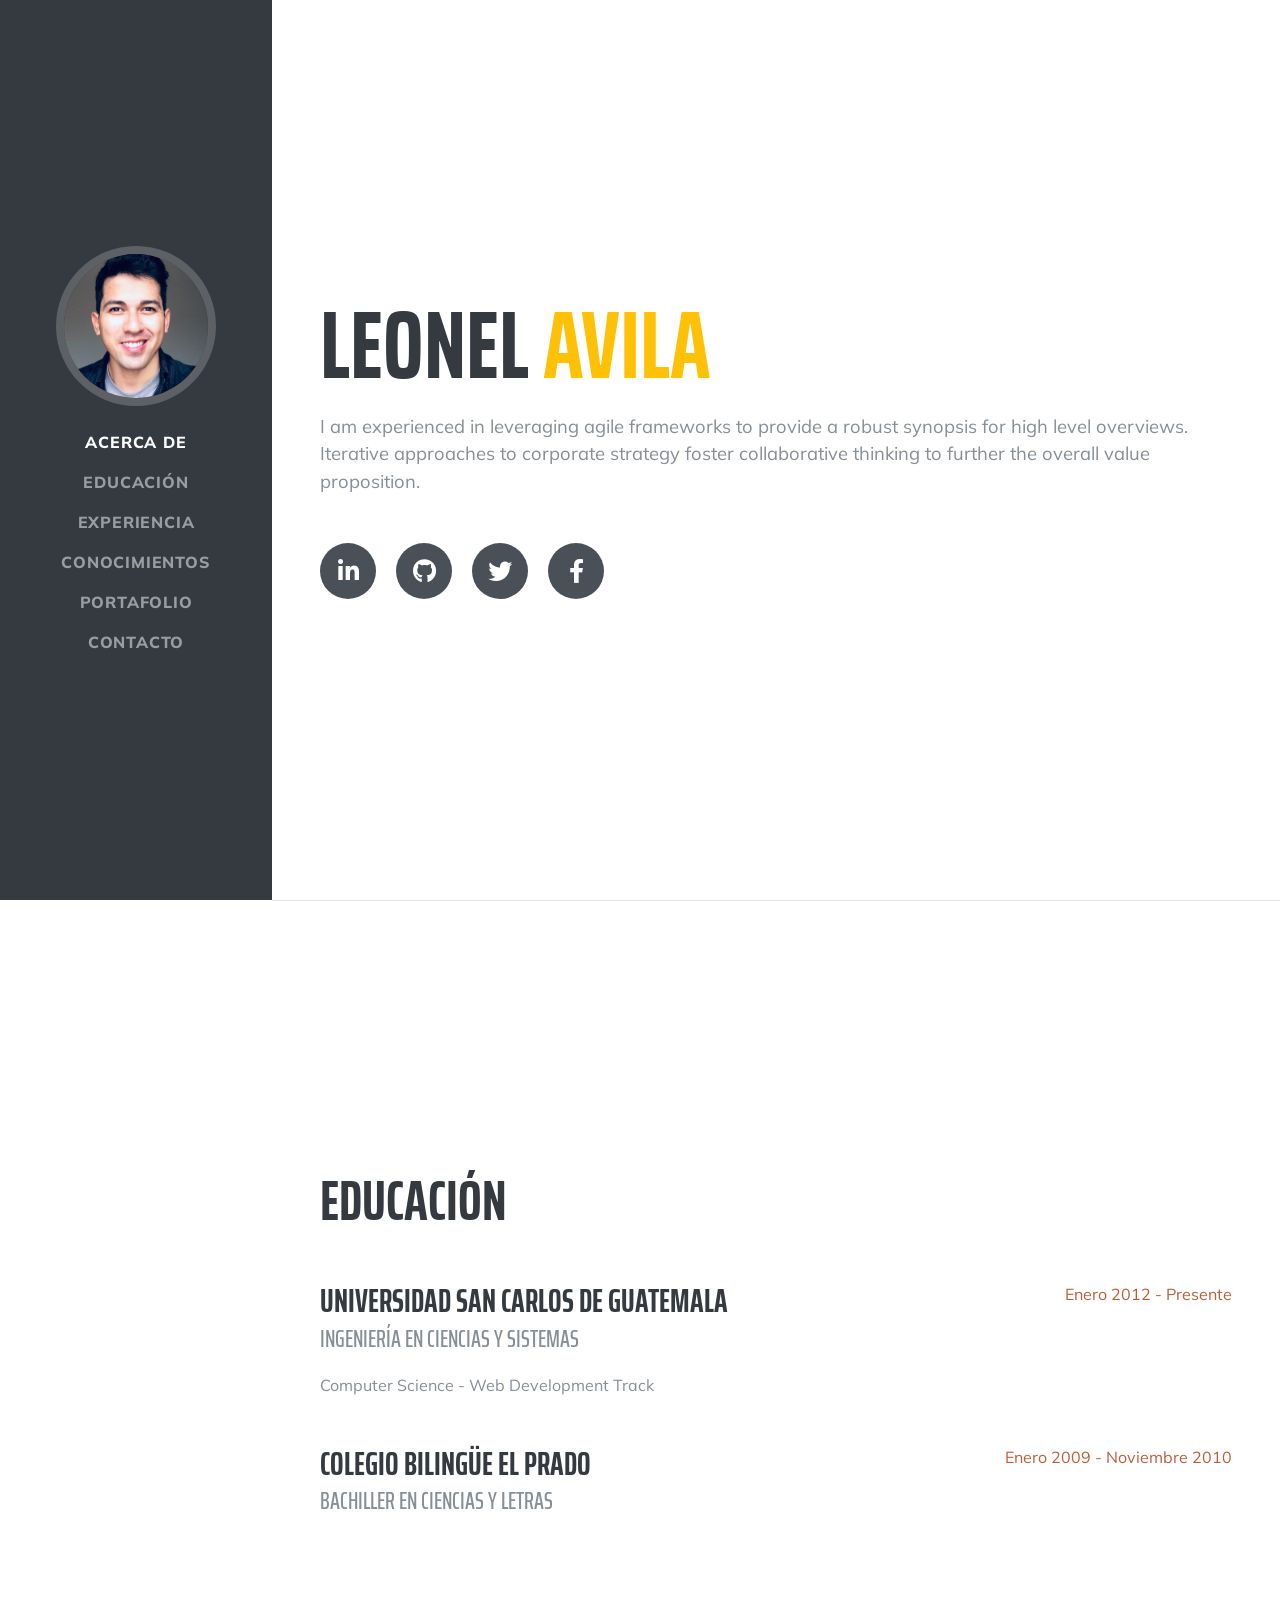
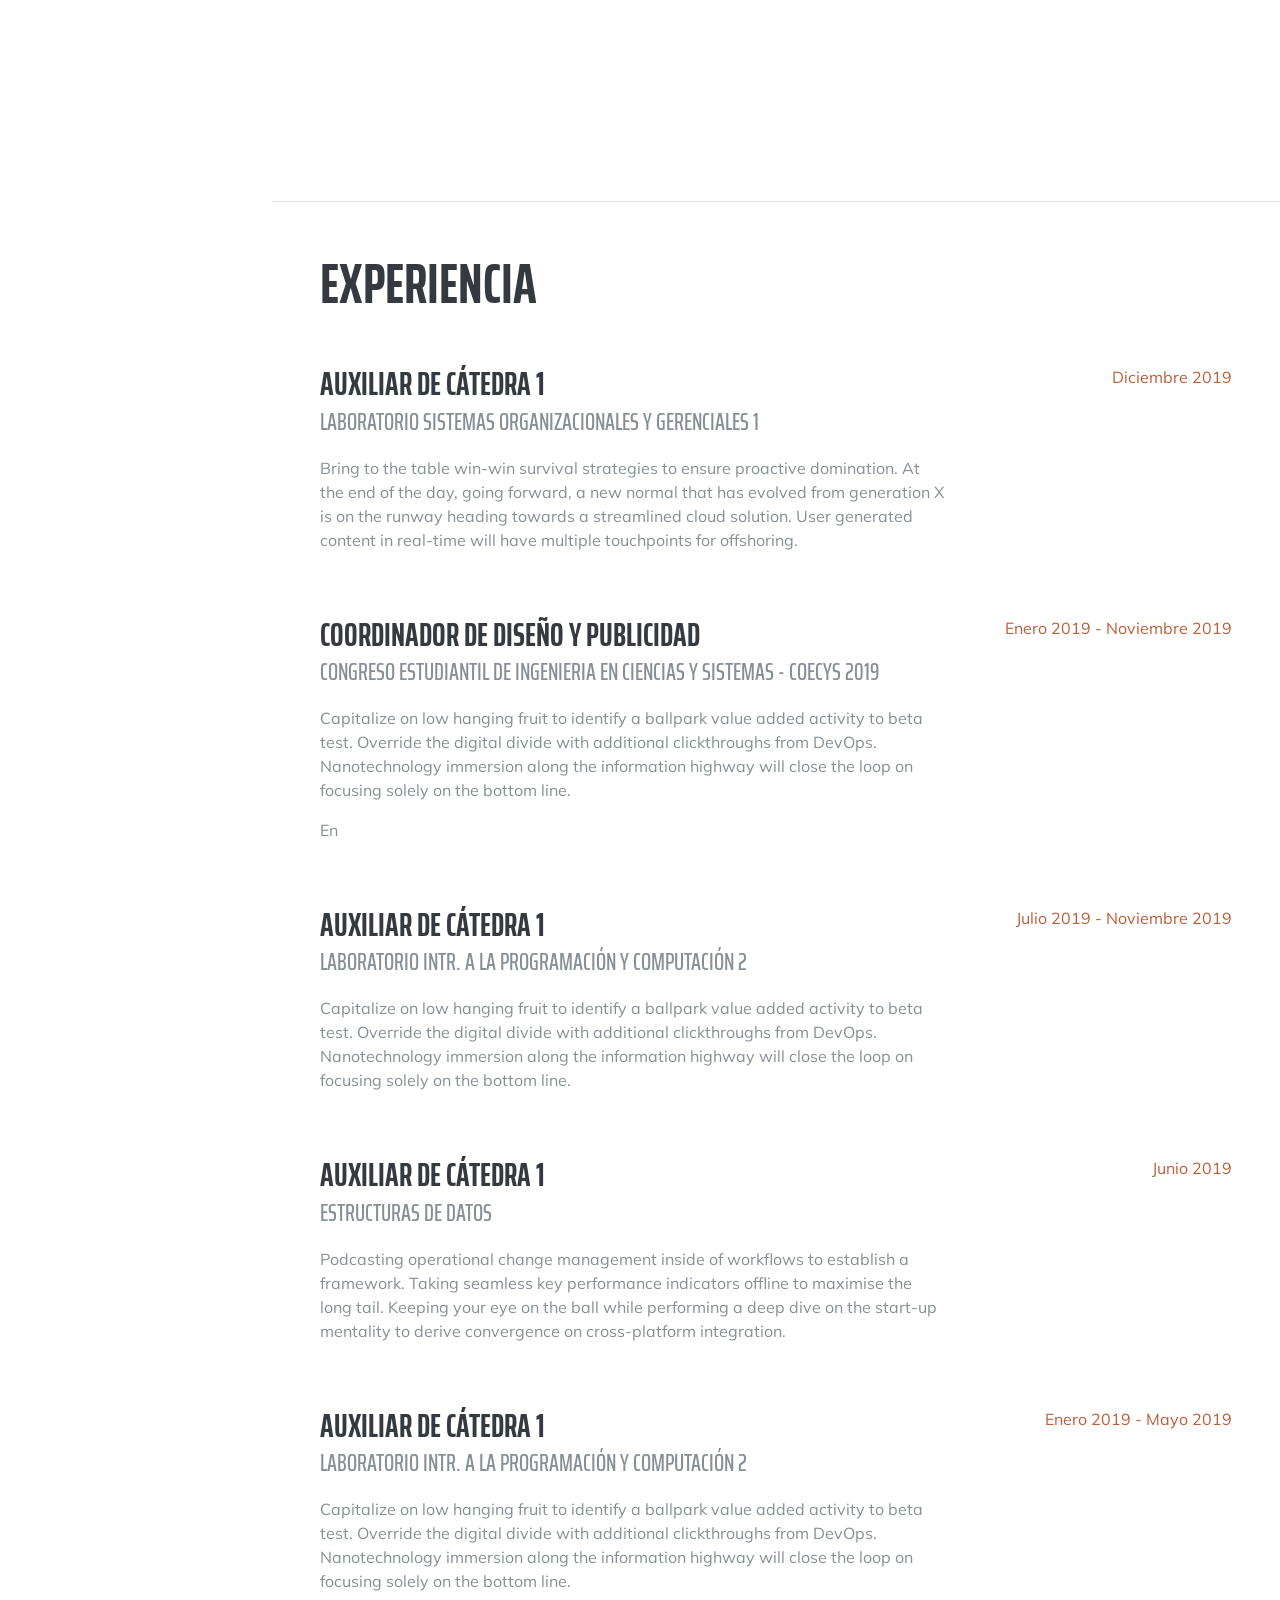
==== index.html @ 4667ea4b "Index Update" ====
<!DOCTYPE html>
<head>
    <!-- HTML Metadata -->
    <meta charset="utf-8">
    <meta name="viewport" content="width=device-width, initial-scale=1, shrink-to-fit=no">
    <meta name="description" content="">
    <meta name="author" content="">

    <!-- Page Title -->
    <title>Leo Avila</title>

    <!-- Bootstrap core CSS -->
    <link href="./vendor/bootstrap/css/bootstrap.min.css" rel="stylesheet">

    <!-- Custom fonts for this template -->
    <link href="https://fonts.googleapis.com/css?family=Saira+Extra+Condensed:500,700" rel="stylesheet">
    <link href="https://fonts.googleapis.com/css?family=Muli:400,400i,800,800i" rel="stylesheet">
    <link href="./vendor/fontawesome-free/css/all.min.css" rel="stylesheet">

    <!-- Custom styles for this template -->
    <link href="./css/resume.min.css" rel="stylesheet">
</head>
<body  id="page-top">
    <!-- Navbar -->
    <nav class="navbar navbar-expand-lg navbar-dark bg-dark fixed-top" id="sideNav">
        <a class="navbar-brand js-scroll-trigger" href="#page-top">
            <span class="d-block d-lg-none"><b>Leo Avila</b></span>
            <span class="d-none d-lg-block">
                <img class="img-fluid img-profile rounded-circle mx-auto mb-2" src="img/profile.jpg" alt="">
            </span>
        </a>
        <button class="navbar-toggler" type="button" data-toggle="collapse" data-target="#navbarSupportedContent" aria-controls="navbarSupportedContent" aria-expanded="false" aria-label="Toggle navigation">
            <span class="navbar-toggler-icon"></span>
        </button>
        <div class="collapse navbar-collapse text-center" id="navbarSupportedContent">
            <ul class="navbar-nav">
                <li class="nav-item">
                    <a class="nav-link js-scroll-trigger" href="#about">Acerca de</a>
                </li>
                <li class="nav-item">
                    <a class="nav-link js-scroll-trigger" href="#education">Educación</a>
                </li>
                <li class="nav-item">
                    <a class="nav-link js-scroll-trigger" href="#experience">Experiencia</a>
                </li>
                <li class="nav-item">
                    <a class="nav-link js-scroll-trigger" href="#interests">Conocimientos</a>
                </li>
                <li class="nav-item">
                    <a class="nav-link js-scroll-trigger" href="#skills">Portafolio</a>
                </li>
                <li class="nav-item">
                    <a class="nav-link js-scroll-trigger" href="#interests">Contacto</a>
                </li>
            </ul>
        </div>
    </nav>

    <!-- ABOUT Section -->
    <div class="container-fluid p-0">
        <section class="resume-section p-3 p-lg-5 d-flex align-items-center" id="about">
            <div class="w-100">
                <h1 class="mb-0">Leonel
                    <span class="text-warning">Avila</span>
                </h1>
                <br/>
                <p class="lead mb-5">I am experienced in leveraging agile frameworks to provide a robust synopsis for high level overviews. Iterative approaches to corporate strategy foster collaborative thinking to further the overall value proposition.</p>
                <div class="social-icons">
                    <a href="#">
                        <i class="fab fa-linkedin-in"></i>
                    </a>
                    <a href="#">
                        <i class="fab fa-github"></i>
                    </a>
                    <a href="#">
                        <i class="fab fa-twitter"></i>
                    </a>
                    <a href="#">
                        <i class="fab fa-facebook-f"></i>
                    </a>
                </div>
            </div>
        </section>
    </div>

    <!-- EDUCATION Section -->
    <hr class="m-0">
    <div class="container-fluid p-0"></div>
    <section class="resume-section p-3 p-lg-5 d-flex align-items-center" id="education">
        <div class="w-100">
            <h2 class="mb-5">Educación</h2>

            <div class="resume-item d-flex flex-column flex-md-row justify-content-between mb-5">
                <div class="resume-content">
                    <h3 class="mb-0">Universidad San Carlos de Guatemala</h3>
                    <div class="subheading mb-3">Ingeniería en Ciencias y Sistemas</div>
                    <div>Computer Science - Web Development Track</div>
                </div>
                <div class="resume-date text-md-right">
                    <span class="text-primary">Enero 2012 - Presente</span>
                </div>
            </div>

            <div class="resume-item d-flex flex-column flex-md-row justify-content-between">
                <div class="resume-content">
                    <h3 class="mb-0">Colegio Bilingüe El Prado</h3>
                    <div class="subheading mb-3">Bachiller en Ciencias y Letras</div>
                </div>
                <div class="resume-date text-md-right">
                    <span class="text-primary">Enero 2009 - Noviembre 2010</span>
                </div>
            </div>
        </div>
    </section>

    <!-- EXPERIENCE Section -->
    <hr class="m-0">
    <div class="container-fluid p-0"></div>
    <section class="resume-section p-3 p-lg-5 d-flex justify-content-center" id="experience">
        <div class="w-100">
            <h2 class="mb-5">Experiencia</h2>

            <div class="resume-item d-flex flex-column flex-md-row justify-content-between mb-5">
                <div class="resume-content">
                    <h3 class="mb-0">Auxiliar de Cátedra 1</h3>
                    <div class="subheading mb-3">Laboratorio Sistemas Organizacionales y Gerenciales 1</div>
                    <p>Bring to the table win-win survival strategies to ensure proactive domination. At the end of the day, going forward, a new normal that has evolved from generation X is on the runway heading towards a streamlined cloud solution. User generated content in real-time will have multiple touchpoints for offshoring.</p>
                </div>
                <div class="resume-date text-md-right">
                    <span class="text-primary">Diciembre 2019</span>
                </div>
            </div>

            <div class="resume-item d-flex flex-column flex-md-row justify-content-between mb-5">
                <div class="resume-content">
                    <h3 class="mb-0">Coordinador de Diseño y Publicidad</h3>
                    <div class="subheading mb-3">Congreso Estudiantil de Ingenieria en Ciencias y Sistemas - COECYS 2019</div>
                    <p>Capitalize on low hanging fruit to identify a ballpark value added activity to beta test. Override the digital divide with additional clickthroughs from DevOps. Nanotechnology immersion along the information highway will close the loop on focusing solely on the bottom line.</p>
                    <p>En</p>
                </div>
                <div class="resume-date text-md-right">
                    <span class="text-primary">Enero 2019 - Noviembre 2019</span>
                </div>
            </div>

            <div class="resume-item d-flex flex-column flex-md-row justify-content-between mb-5">
                <div class="resume-content">
                    <h3 class="mb-0">Auxiliar de Cátedra 1</h3>
                    <div class="subheading mb-3">Laboratorio Intr. a la Programación y Computación 2</div>
                    <p>Capitalize on low hanging fruit to identify a ballpark value added activity to beta test. Override the digital divide with additional clickthroughs from DevOps. Nanotechnology immersion along the information highway will close the loop on focusing solely on the bottom line.</p>
                </div>
                <div class="resume-date text-md-right">
                    <span class="text-primary">Julio 2019 - Noviembre 2019</span>
                </div>
            </div>

            <div class="resume-item d-flex flex-column flex-md-row justify-content-between mb-5">
                <div class="resume-content">
                    <h3 class="mb-0">Auxiliar de Cátedra 1</h3>
                    <div class="subheading mb-3">Estructuras de Datos</div>
                    <p>Podcasting operational change management inside of workflows to establish a framework. Taking seamless key performance indicators offline to maximise the long tail. Keeping your eye on the ball while performing a deep dive on the start-up mentality to derive convergence on cross-platform integration.</p>
                </div>
                <div class="resume-date text-md-right">
                    <span class="text-primary">Junio 2019</span>
                </div>
            </div>

            <div class="resume-item d-flex flex-column flex-md-row justify-content-between mb-5">
                <div class="resume-content">
                    <h3 class="mb-0">Auxiliar de Cátedra 1</h3>
                    <div class="subheading mb-3">Laboratorio Intr. a la Programación y Computación 2</div>
                    <p>Capitalize on low hanging fruit to identify a ballpark value added activity to beta test. Override the digital divide with additional clickthroughs from DevOps. Nanotechnology immersion along the information highway will close the loop on focusing solely on the bottom line.</p>
                </div>
                <div class="resume-date text-md-right">
                    <span class="text-primary">Enero 2019 - Mayo 2019</span>
                </div>
            </div>
      </div>
    </section>



    <!-- Bootstrap core JavaScript -->
    <script src="vendor/jquery/jquery.min.js"></script>
    <script src="vendor/bootstrap/js/bootstrap.bundle.min.js"></script>

    <!-- Plugin JavaScript -->
    <script src="vendor/jquery-easing/jquery.easing.min.js"></script>

    <!-- Custom scripts for this template -->
    <script src="js/resume.min.js"></script>
</body>
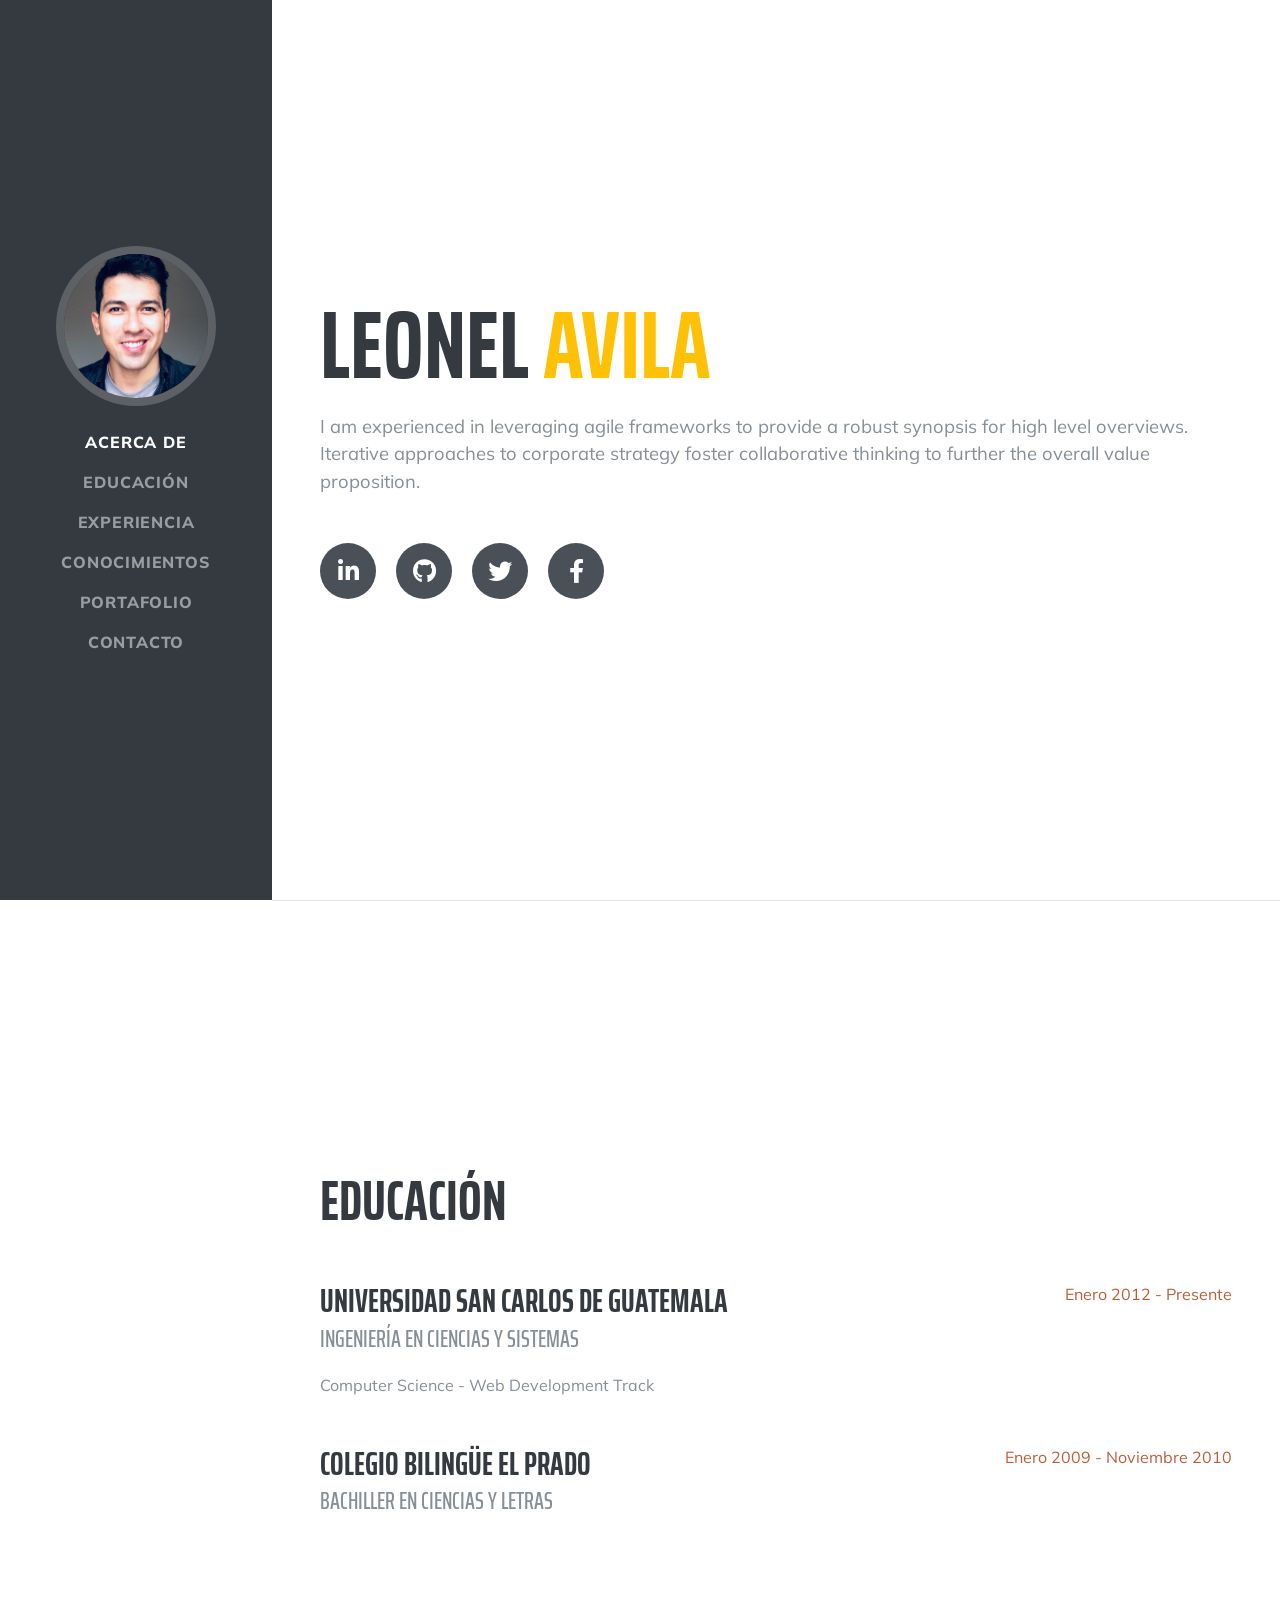
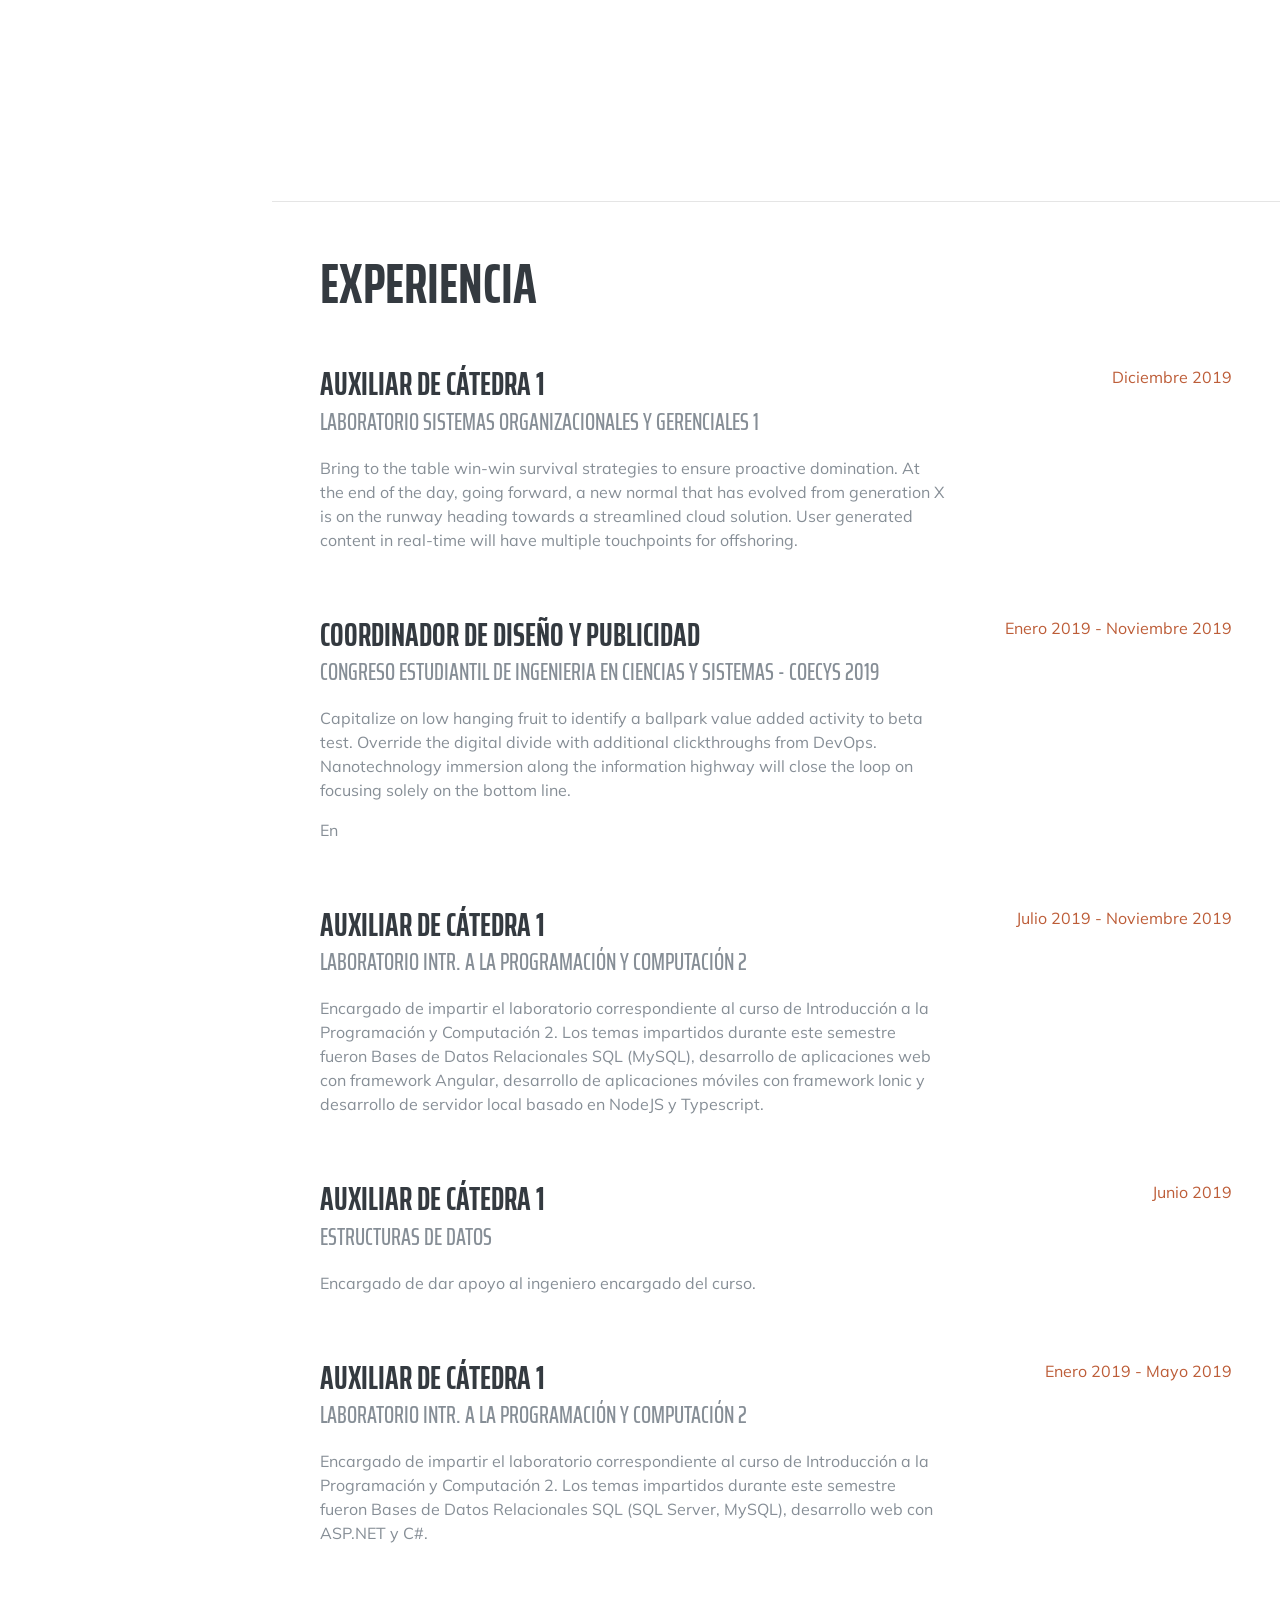
==== commit b8fba1a3: "Update index.html job descriptions updated" ====
--- a/index.html
+++ b/index.html
@@ -147,7 +147,7 @@
                 <div class="resume-content">
                     <h3 class="mb-0">Auxiliar de Cátedra 1</h3>
                     <div class="subheading mb-3">Laboratorio Intr. a la Programación y Computación 2</div>
-                    <p>Capitalize on low hanging fruit to identify a ballpark value added activity to beta test. Override the digital divide with additional clickthroughs from DevOps. Nanotechnology immersion along the information highway will close the loop on focusing solely on the bottom line.</p>
+                    <p>Encargado de impartir el laboratorio correspondiente al curso de Introducción a la Programación y Computación 2. Los temas impartidos durante este semestre fueron Bases de Datos Relacionales SQL (MySQL), desarrollo de aplicaciones web con framework Angular, desarrollo de aplicaciones móviles con framework Ionic y desarrollo de servidor local basado en NodeJS y Typescript.</p>
                 </div>
                 <div class="resume-date text-md-right">
                     <span class="text-primary">Julio 2019 - Noviembre 2019</span>
@@ -158,7 +158,7 @@
                 <div class="resume-content">
                     <h3 class="mb-0">Auxiliar de Cátedra 1</h3>
                     <div class="subheading mb-3">Estructuras de Datos</div>
-                    <p>Podcasting operational change management inside of workflows to establish a framework. Taking seamless key performance indicators offline to maximise the long tail. Keeping your eye on the ball while performing a deep dive on the start-up mentality to derive convergence on cross-platform integration.</p>
+                    <p>Encargado de dar apoyo al ingeniero encargado del curso.</p>
                 </div>
                 <div class="resume-date text-md-right">
                     <span class="text-primary">Junio 2019</span>
@@ -169,7 +169,7 @@
                 <div class="resume-content">
                     <h3 class="mb-0">Auxiliar de Cátedra 1</h3>
                     <div class="subheading mb-3">Laboratorio Intr. a la Programación y Computación 2</div>
-                    <p>Capitalize on low hanging fruit to identify a ballpark value added activity to beta test. Override the digital divide with additional clickthroughs from DevOps. Nanotechnology immersion along the information highway will close the loop on focusing solely on the bottom line.</p>
+                    <p>Encargado de impartir el laboratorio correspondiente al curso de Introducción a la Programación y Computación 2. Los temas impartidos durante este semestre fueron Bases de Datos Relacionales SQL (SQL Server, MySQL), desarrollo web con ASP.NET y C#.</p>
                 </div>
                 <div class="resume-date text-md-right">
                     <span class="text-primary">Enero 2019 - Mayo 2019</span>
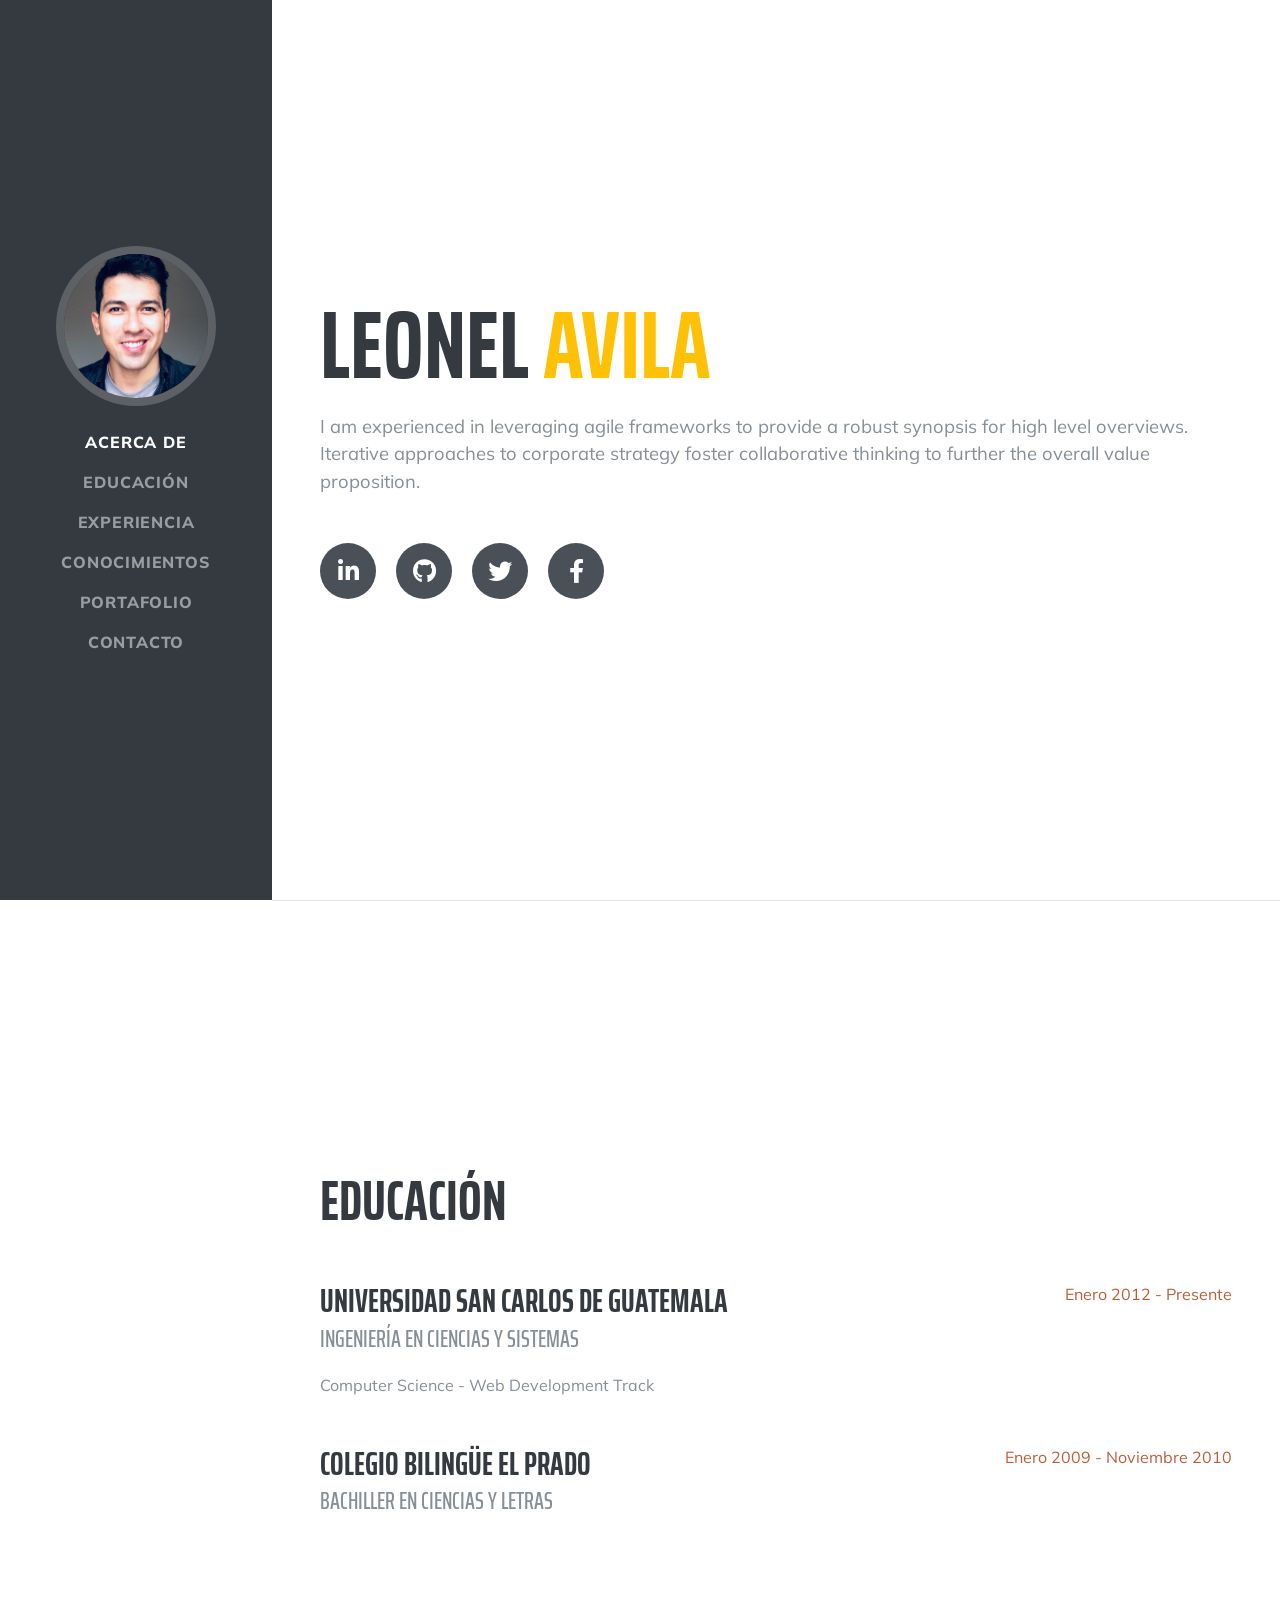
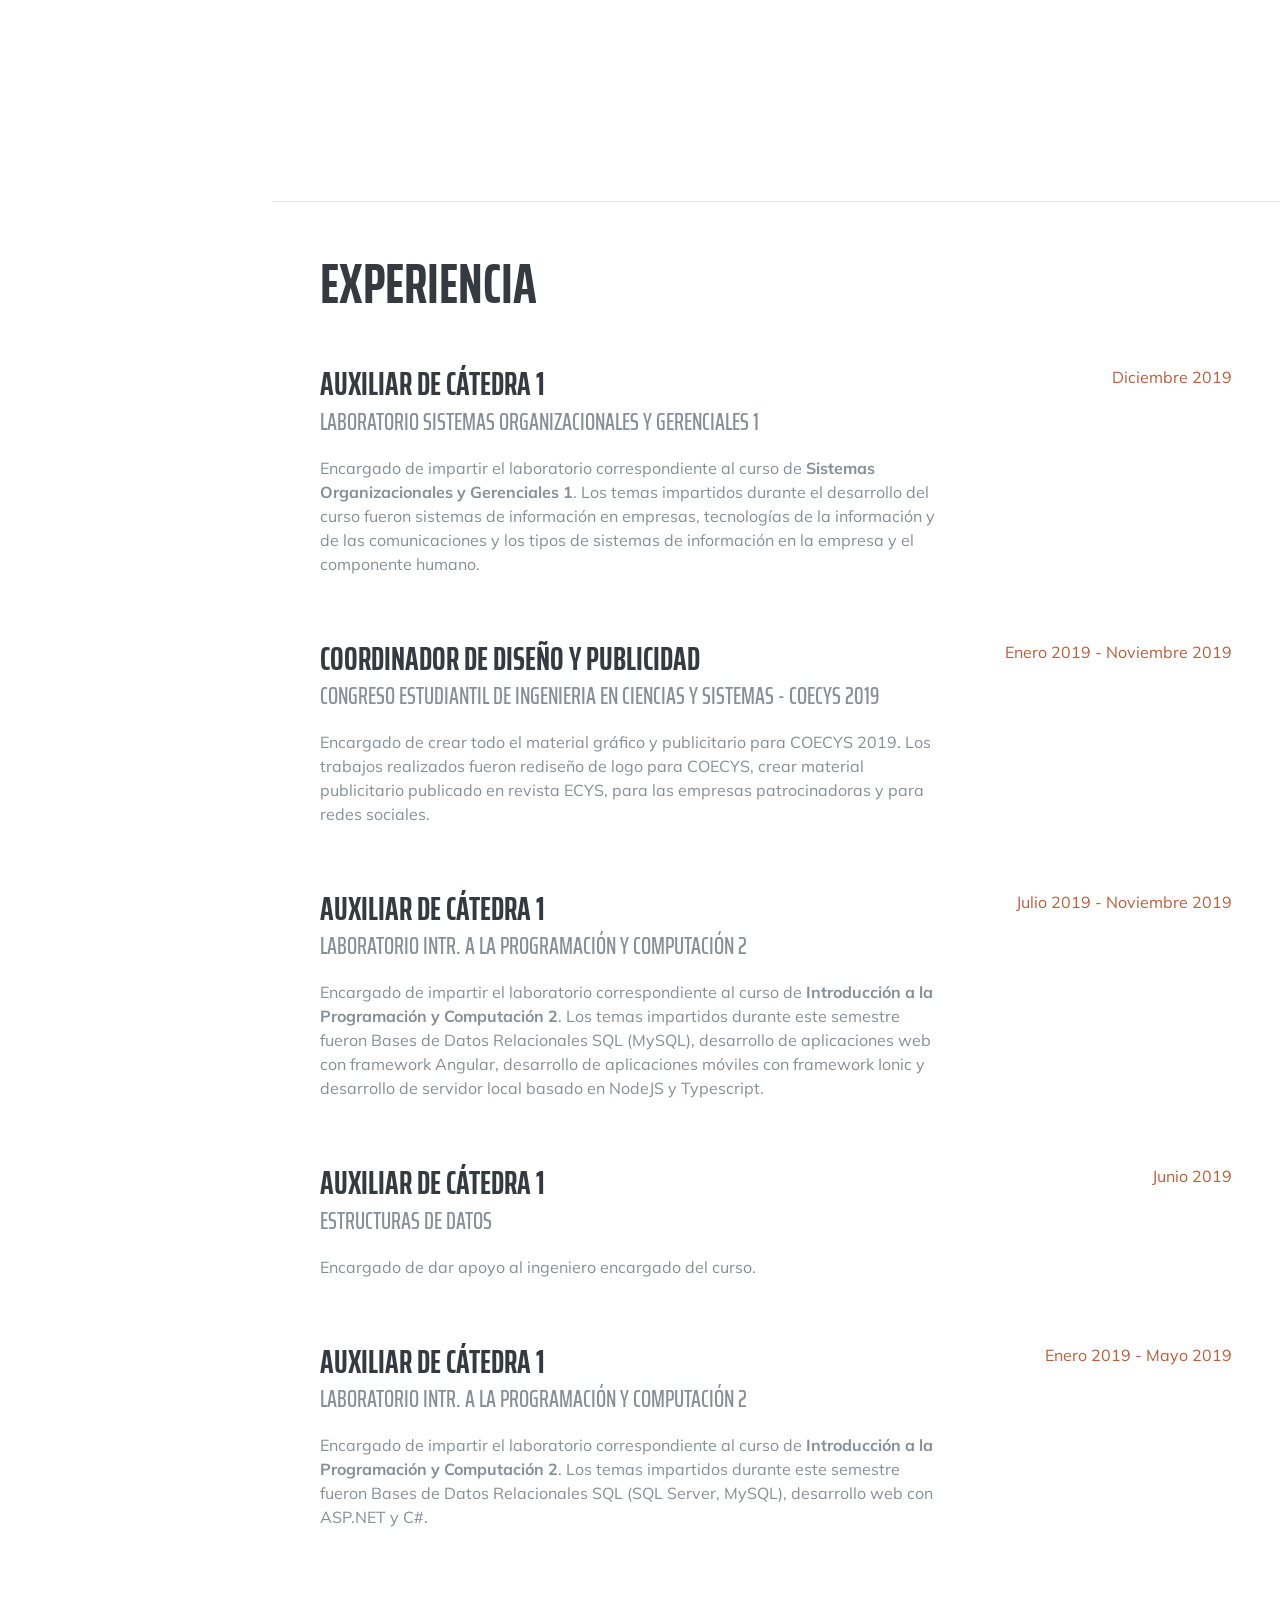
==== commit ea96f68e: "Update index.html update job descriptions" ====
--- a/index.html
+++ b/index.html
@@ -115,7 +115,6 @@
 
     <!-- EXPERIENCE Section -->
     <hr class="m-0">
-    <div class="container-fluid p-0"></div>
     <section class="resume-section p-3 p-lg-5 d-flex justify-content-center" id="experience">
         <div class="w-100">
             <h2 class="mb-5">Experiencia</h2>
@@ -124,7 +123,7 @@
                 <div class="resume-content">
                     <h3 class="mb-0">Auxiliar de Cátedra 1</h3>
                     <div class="subheading mb-3">Laboratorio Sistemas Organizacionales y Gerenciales 1</div>
-                    <p>Bring to the table win-win survival strategies to ensure proactive domination. At the end of the day, going forward, a new normal that has evolved from generation X is on the runway heading towards a streamlined cloud solution. User generated content in real-time will have multiple touchpoints for offshoring.</p>
+                    <p>Encargado de impartir el laboratorio correspondiente al curso de <b>Sistemas Organizacionales y Gerenciales 1</b>. Los temas impartidos durante el desarrollo del curso fueron sistemas de información en empresas, tecnologías de la información y de las comunicaciones y los tipos de sistemas de información en la empresa y el componente humano.</p>
                 </div>
                 <div class="resume-date text-md-right">
                     <span class="text-primary">Diciembre 2019</span>
@@ -135,8 +134,7 @@
                 <div class="resume-content">
                     <h3 class="mb-0">Coordinador de Diseño y Publicidad</h3>
                     <div class="subheading mb-3">Congreso Estudiantil de Ingenieria en Ciencias y Sistemas - COECYS 2019</div>
-                    <p>Capitalize on low hanging fruit to identify a ballpark value added activity to beta test. Override the digital divide with additional clickthroughs from DevOps. Nanotechnology immersion along the information highway will close the loop on focusing solely on the bottom line.</p>
-                    <p>En</p>
+                    <p>Encargado de crear todo el material gráfico y publicitario para COECYS 2019. Los trabajos realizados fueron rediseño de logo para COECYS, crear material publicitario publicado en revista ECYS, para las empresas patrocinadoras y para redes sociales.</p>
                 </div>
                 <div class="resume-date text-md-right">
                     <span class="text-primary">Enero 2019 - Noviembre 2019</span>
@@ -147,7 +145,7 @@
                 <div class="resume-content">
                     <h3 class="mb-0">Auxiliar de Cátedra 1</h3>
                     <div class="subheading mb-3">Laboratorio Intr. a la Programación y Computación 2</div>
-                    <p>Encargado de impartir el laboratorio correspondiente al curso de Introducción a la Programación y Computación 2. Los temas impartidos durante este semestre fueron Bases de Datos Relacionales SQL (MySQL), desarrollo de aplicaciones web con framework Angular, desarrollo de aplicaciones móviles con framework Ionic y desarrollo de servidor local basado en NodeJS y Typescript.</p>
+                    <p>Encargado de impartir el laboratorio correspondiente al curso de <b>Introducción a la Programación y Computación 2</b>. Los temas impartidos durante este semestre fueron Bases de Datos Relacionales SQL (MySQL), desarrollo de aplicaciones web con framework Angular, desarrollo de aplicaciones móviles con framework Ionic y desarrollo de servidor local basado en NodeJS y Typescript.</p>
                 </div>
                 <div class="resume-date text-md-right">
                     <span class="text-primary">Julio 2019 - Noviembre 2019</span>
@@ -169,7 +167,7 @@
                 <div class="resume-content">
                     <h3 class="mb-0">Auxiliar de Cátedra 1</h3>
                     <div class="subheading mb-3">Laboratorio Intr. a la Programación y Computación 2</div>
-                    <p>Encargado de impartir el laboratorio correspondiente al curso de Introducción a la Programación y Computación 2. Los temas impartidos durante este semestre fueron Bases de Datos Relacionales SQL (SQL Server, MySQL), desarrollo web con ASP.NET y C#.</p>
+                    <p>Encargado de impartir el laboratorio correspondiente al curso de <b>Introducción a la Programación y Computación 2</b>. Los temas impartidos durante este semestre fueron Bases de Datos Relacionales SQL (SQL Server, MySQL), desarrollo web con ASP.NET y C#.</p>
                 </div>
                 <div class="resume-date text-md-right">
                     <span class="text-primary">Enero 2019 - Mayo 2019</span>
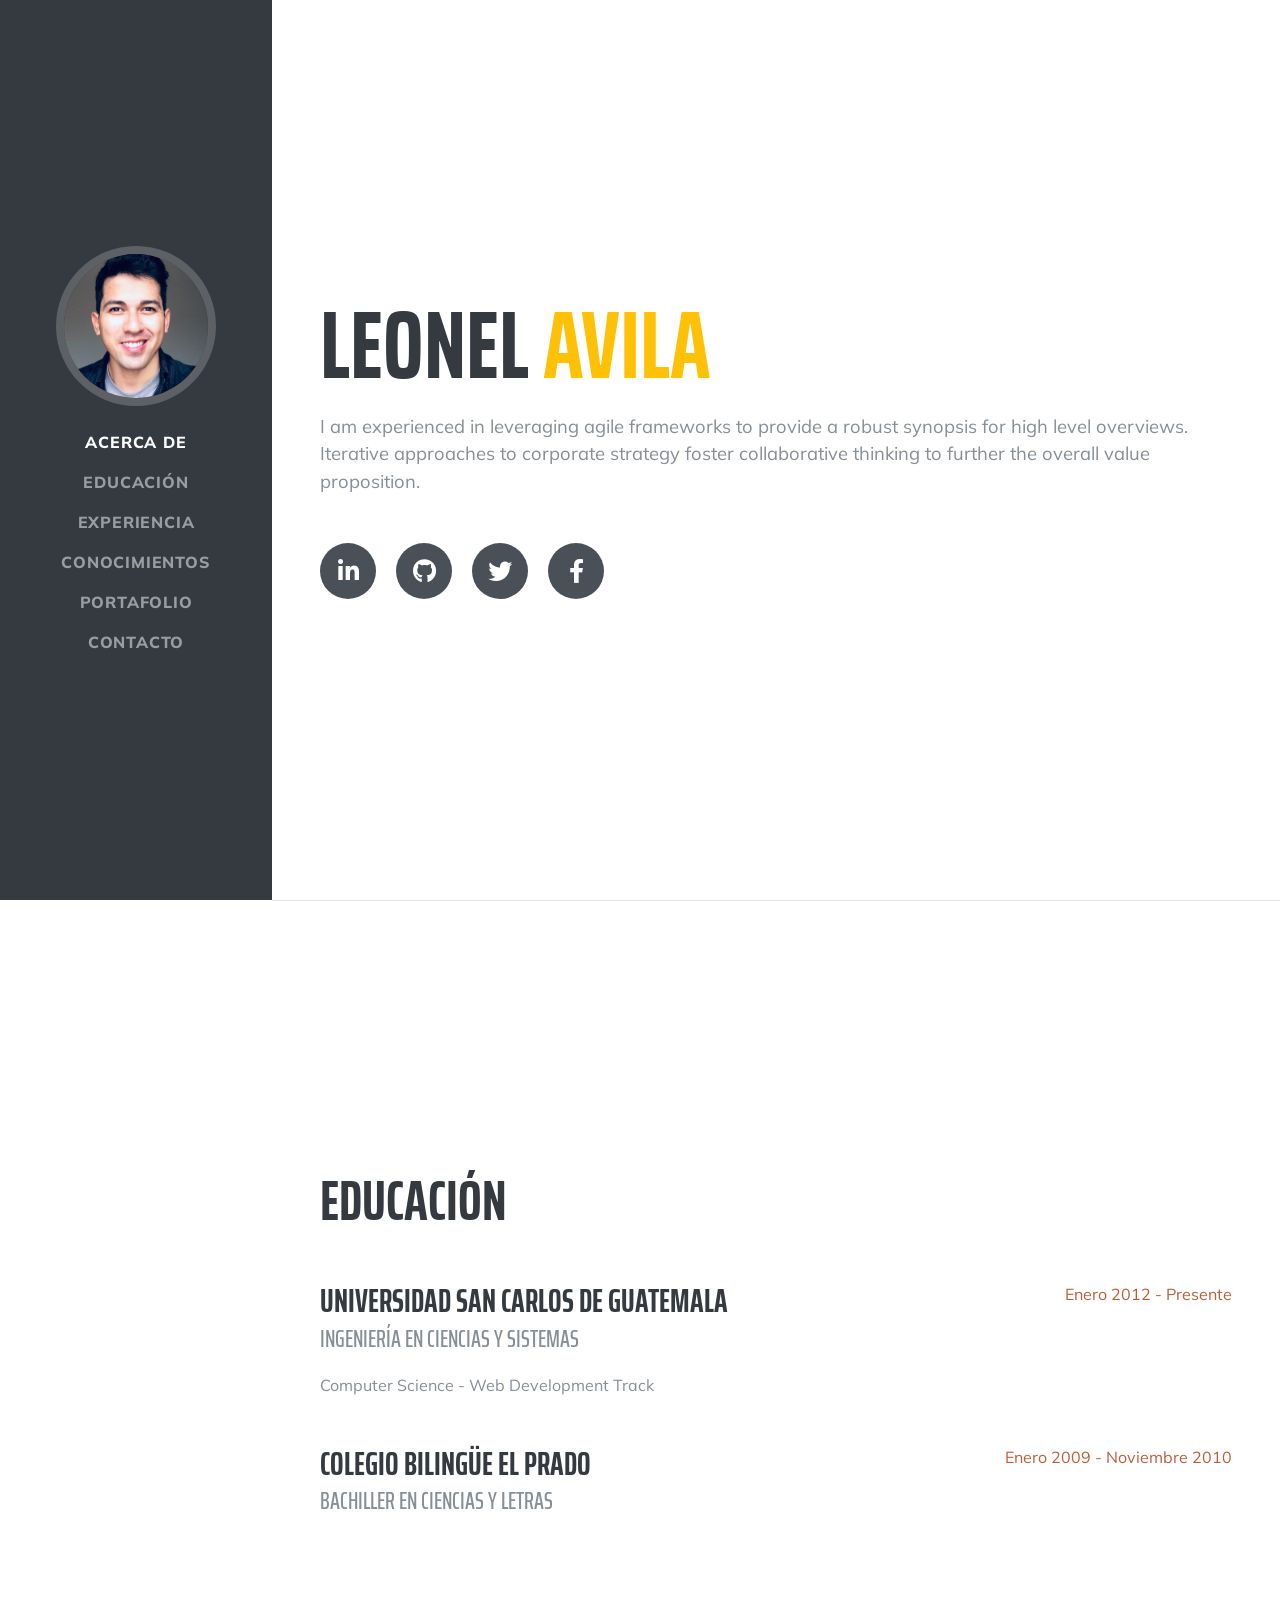
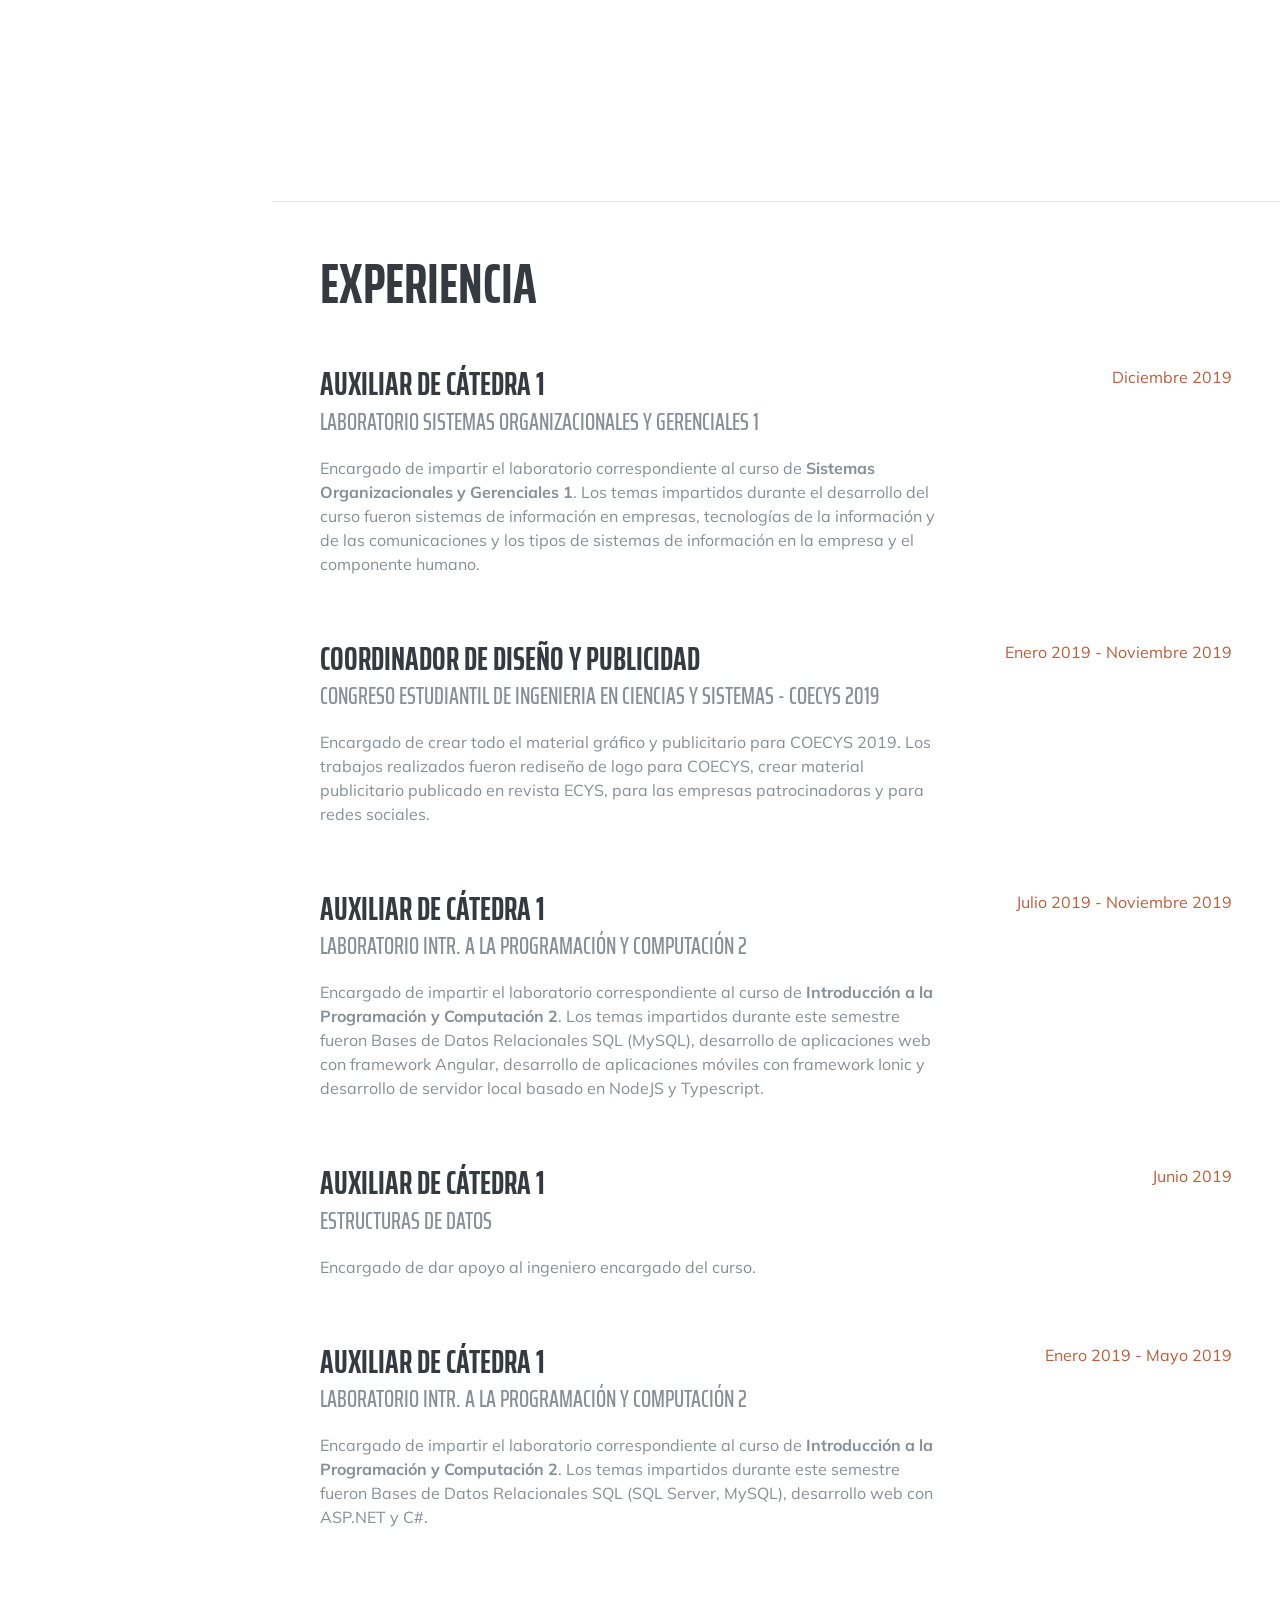
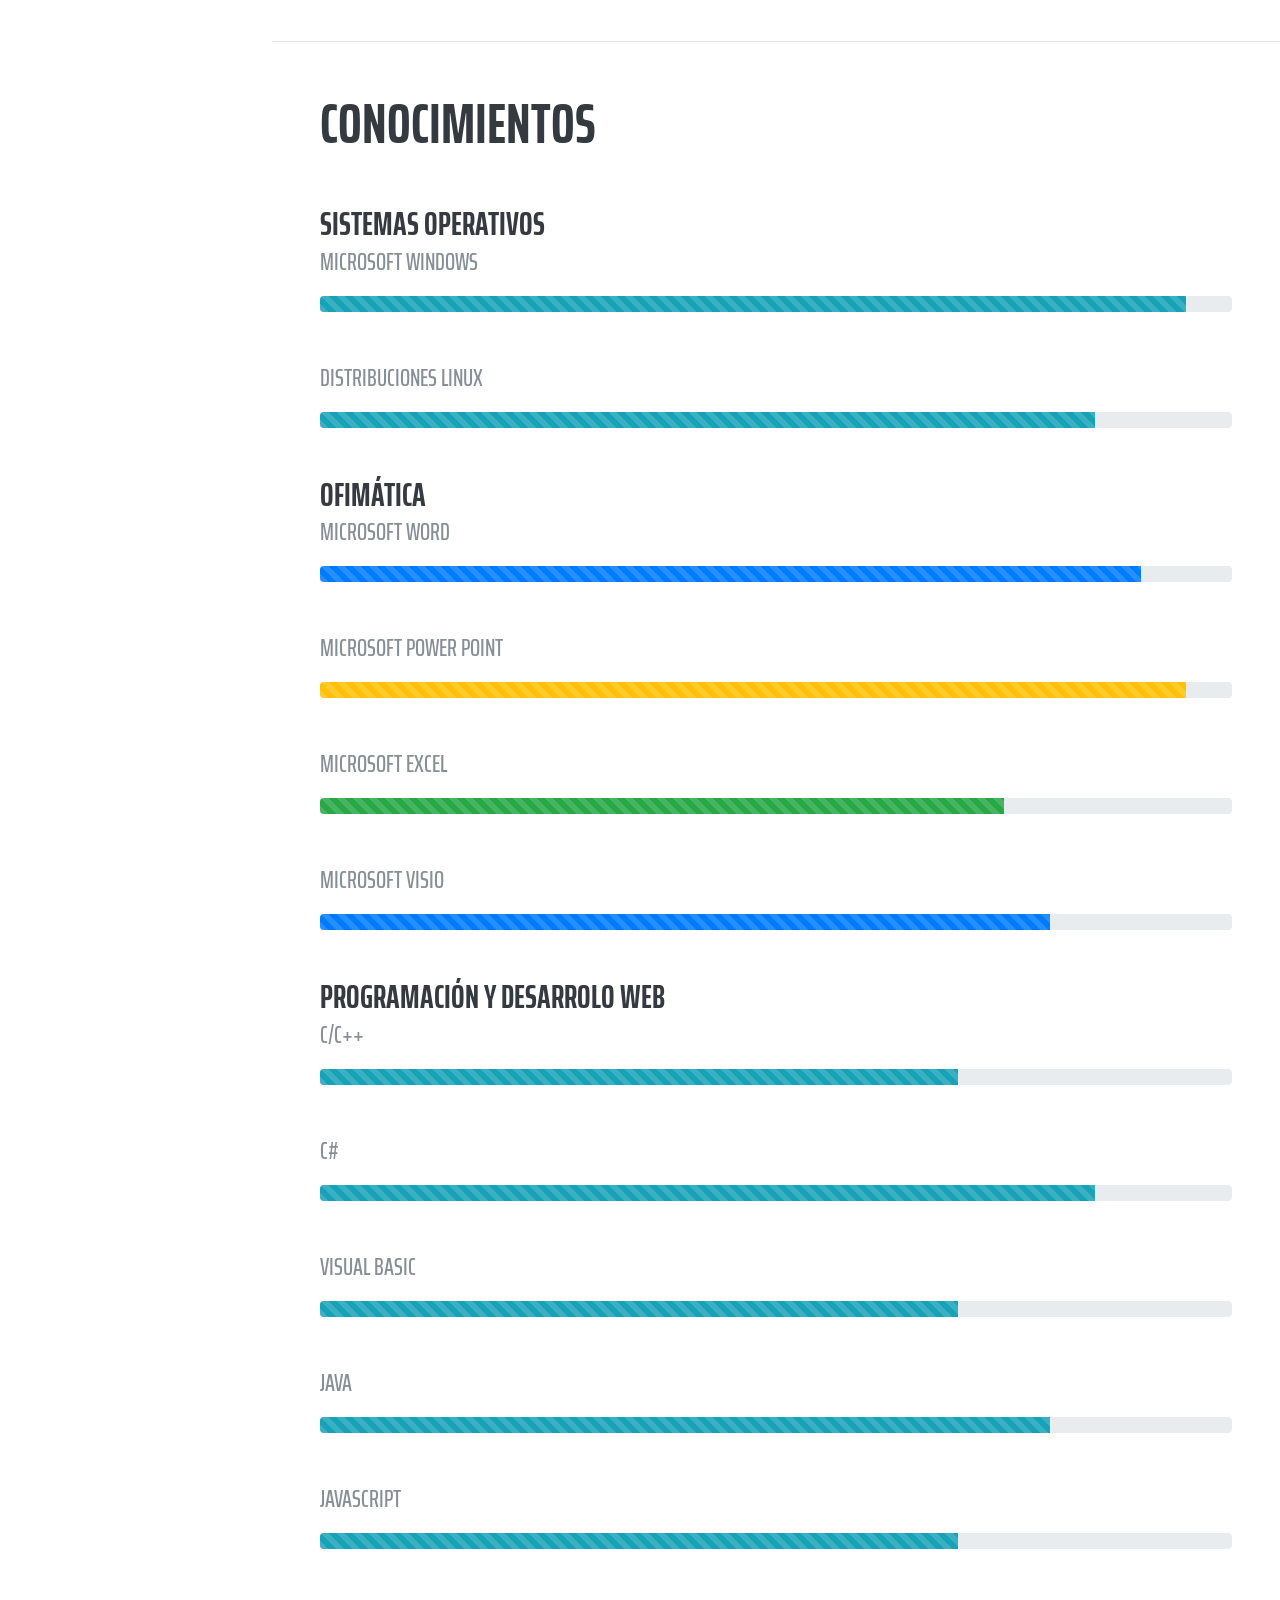
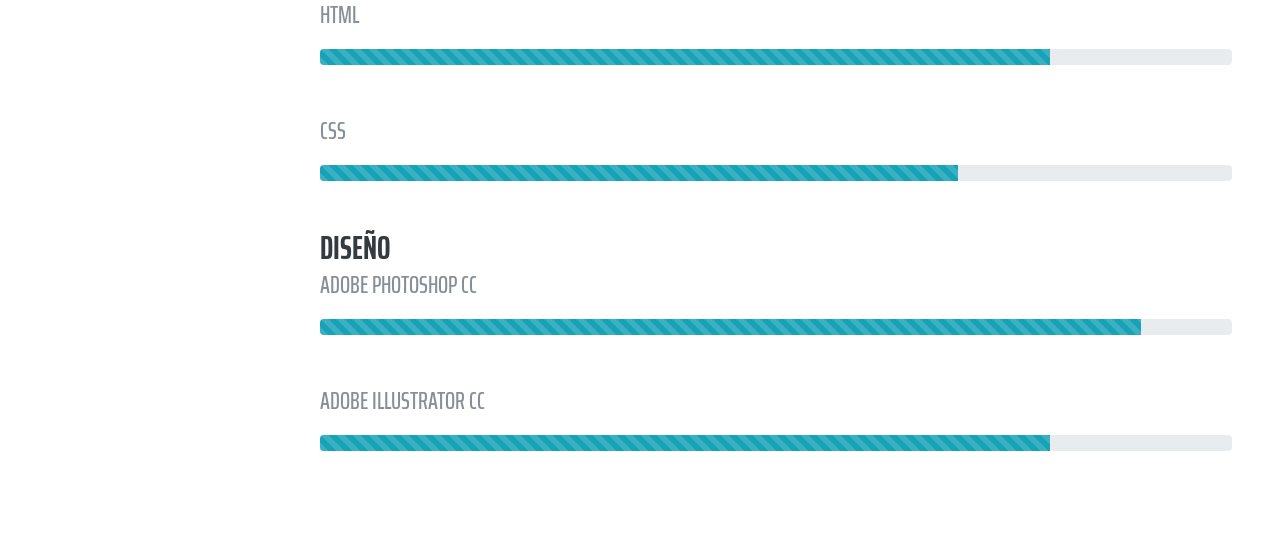
==== commit 83192220: "Update Progress bars in knowledge" ====
--- a/index.html
+++ b/index.html
@@ -44,7 +44,7 @@
                     <a class="nav-link js-scroll-trigger" href="#experience">Experiencia</a>
                 </li>
                 <li class="nav-item">
-                    <a class="nav-link js-scroll-trigger" href="#interests">Conocimientos</a>
+                    <a class="nav-link js-scroll-trigger" href="#knowledge">Conocimientos</a>
                 </li>
                 <li class="nav-item">
                     <a class="nav-link js-scroll-trigger" href="#skills">Portafolio</a>
@@ -176,6 +176,109 @@
       </div>
     </section>
 
+    <!-- EXPERIENCE Section -->
+    <hr class="m-0">
+    <section class="resume-section p-3 p-lg-5 d-flex justify-content-center" id="knowledge">
+        <div class="w-100">
+            <h2 class="mb-5">Conocimientos</h2>
+
+            <div class="resume-item flex-column flex-md-row justify-content-between mb-5">
+                <div class="resume-content">
+                    <h3 class="mb-0">Sistemas Operativos</h3>
+                    <div class="subheading mb-3">Microsoft Windows</div>
+                    <div class="progress">
+                        <div class="progress-bar progress-bar-striped bg-info progress-bar-animated" role="progressbar" aria-valuenow="95" aria-valuemin="0" aria-valuemax="100" style="width: 95%"></div>
+                    </div>
+                    <br /><br />
+                    <div class="subheading mb-3">Distribuciones Linux</div>
+                    <div class="progress">
+                        <div class="progress-bar progress-bar-striped bg-info progress-bar-animated" role="progressbar" aria-valuenow="85" aria-valuemin="0" aria-valuemax="100" style="width: 85%"></div>
+                    </div>
+                </div>
+            </div>
+            
+
+            <div class="resume-item flex-column flex-md-row justify-content-between mb-5">
+                <div class="resume-content">
+                    <h3 class="mb-0">Ofimática</h3>
+                    <div class="subheading mb-3">Microsoft Word</div>
+                    <div class="progress">
+                        <div class="progress-bar progress-bar-striped progress-bar-animated" role="progressbar" aria-valuenow="90" aria-valuemin="0" aria-valuemax="100" style="width: 90%"></div>
+                    </div>
+                    <br /><br />
+                    <div class="subheading mb-3">Microsoft Power Point</div>
+                    <div class="progress">
+                        <div class="progress-bar progress-bar-striped bg-warning progress-bar-animated" role="progressbar" aria-valuenow="95" aria-valuemin="0" aria-valuemax="100" style="width: 95%"></div>
+                    </div>
+                    <br /><br />
+                    <div class="subheading mb-3">Microsoft Excel</div>
+                    <div class="progress">
+                        <div class="progress-bar progress-bar-striped bg-success progress-bar-animated" role="progressbar" aria-valuenow="75" aria-valuemin="0" aria-valuemax="100" style="width: 75%"></div>
+                    </div>
+                    <br /><br />
+                    <div class="subheading mb-3">Microsoft Visio</div>
+                    <div class="progress">
+                        <div class="progress-bar progress-bar-striped progress-bar-animated" role="progressbar" aria-valuenow="80" aria-valuemin="0" aria-valuemax="100" style="width: 80%"></div>
+                    </div>
+                </div>
+            </div>
+
+            <div class="resume-item flex-column flex-md-row justify-content-between mb-5">
+                <div class="resume-content">
+                    <h3 class="mb-0">Programación y Desarrolo Web</h3>
+                    <div class="subheading mb-3">C/C++</div>
+                    <div class="progress">
+                        <div class="progress-bar progress-bar-striped bg-info progress-bar-animated" role="progressbar" aria-valuenow="70" aria-valuemin="0" aria-valuemax="100" style="width: 70%"></div>
+                    </div>
+                    <br /><br />
+                    <div class="subheading mb-3">C#</div>
+                    <div class="progress">
+                        <div class="progress-bar progress-bar-striped bg-info progress-bar-animated" role="progressbar" aria-valuenow="85" aria-valuemin="0" aria-valuemax="100" style="width: 85%"></div>
+                    </div>
+                    <br /><br />
+                    <div class="subheading mb-3">Visual Basic</div>
+                    <div class="progress">
+                        <div class="progress-bar progress-bar-striped bg-info progress-bar-animated" role="progressbar" aria-valuenow="70" aria-valuemin="0" aria-valuemax="100" style="width: 70%"></div>
+                    </div>
+                    <br /><br />
+                    <div class="subheading mb-3">Java</div>
+                    <div class="progress">
+                        <div class="progress-bar progress-bar-striped bg-info progress-bar-animated" role="progressbar" aria-valuenow="80" aria-valuemin="0" aria-valuemax="100" style="width: 80%"></div>
+                    </div>
+                    <br /><br />
+                    <div class="subheading mb-3">JavaScript</div>
+                    <div class="progress">
+                        <div class="progress-bar progress-bar-striped bg-info progress-bar-animated" role="progressbar" aria-valuenow="70" aria-valuemin="0" aria-valuemax="100" style="width: 70%"></div>
+                    </div>
+                    <br /><br />
+                    <div class="subheading mb-3">HTML</div>
+                    <div class="progress">
+                        <div class="progress-bar progress-bar-striped bg-info progress-bar-animated" role="progressbar" aria-valuenow="80" aria-valuemin="0" aria-valuemax="100" style="width: 80%"></div>
+                    </div>
+                    <br /><br />
+                    <div class="subheading mb-3">CSS</div>
+                    <div class="progress">
+                        <div class="progress-bar progress-bar-striped bg-info progress-bar-animated" role="progressbar" aria-valuenow="70" aria-valuemin="0" aria-valuemax="100" style="width: 70%"></div>
+                    </div>
+                </div>
+            </div>
+
+            <div class="resume-item flex-column flex-md-row justify-content-between mb-5">
+                <div class="resume-content">
+                    <h3 class="mb-0">Diseño</h3>
+                    <div class="subheading mb-3">Adobe Photoshop CC</div>
+                    <div class="progress">
+                        <div class="progress-bar progress-bar-striped bg-info progress-bar-animated" role="progressbar" aria-valuenow="90" aria-valuemin="0" aria-valuemax="100" style="width: 90%"></div>
+                    </div>
+                    <br /><br />
+                    <div class="subheading mb-3">Adobe Illustrator CC</div>
+                    <div class="progress">
+                        <div class="progress-bar progress-bar-striped bg-info progress-bar-animated" role="progressbar" aria-valuenow="80" aria-valuemin="0" aria-valuemax="100" style="width: 80%"></div>
+                    </div>
+                </div>
+            </div>
+      </div>
+    </section>
 
 
     <!-- Bootstrap core JavaScript -->
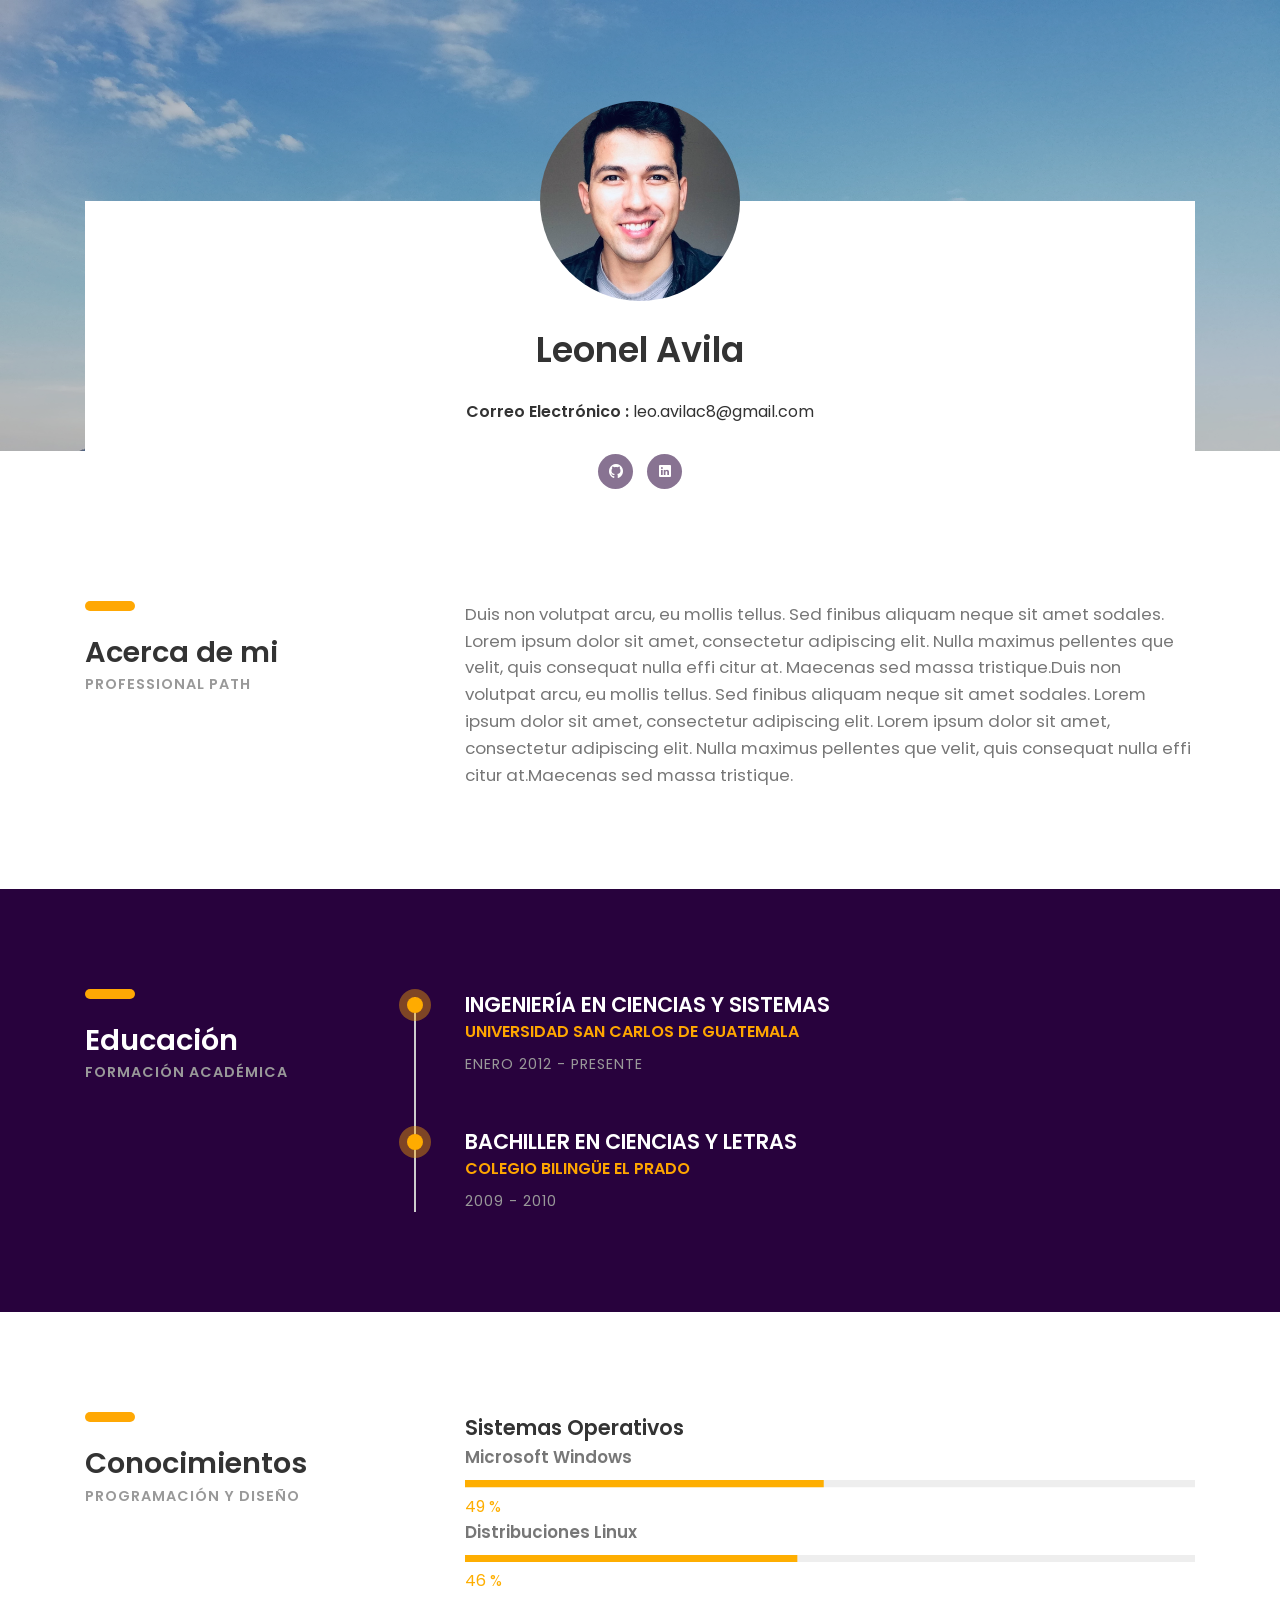
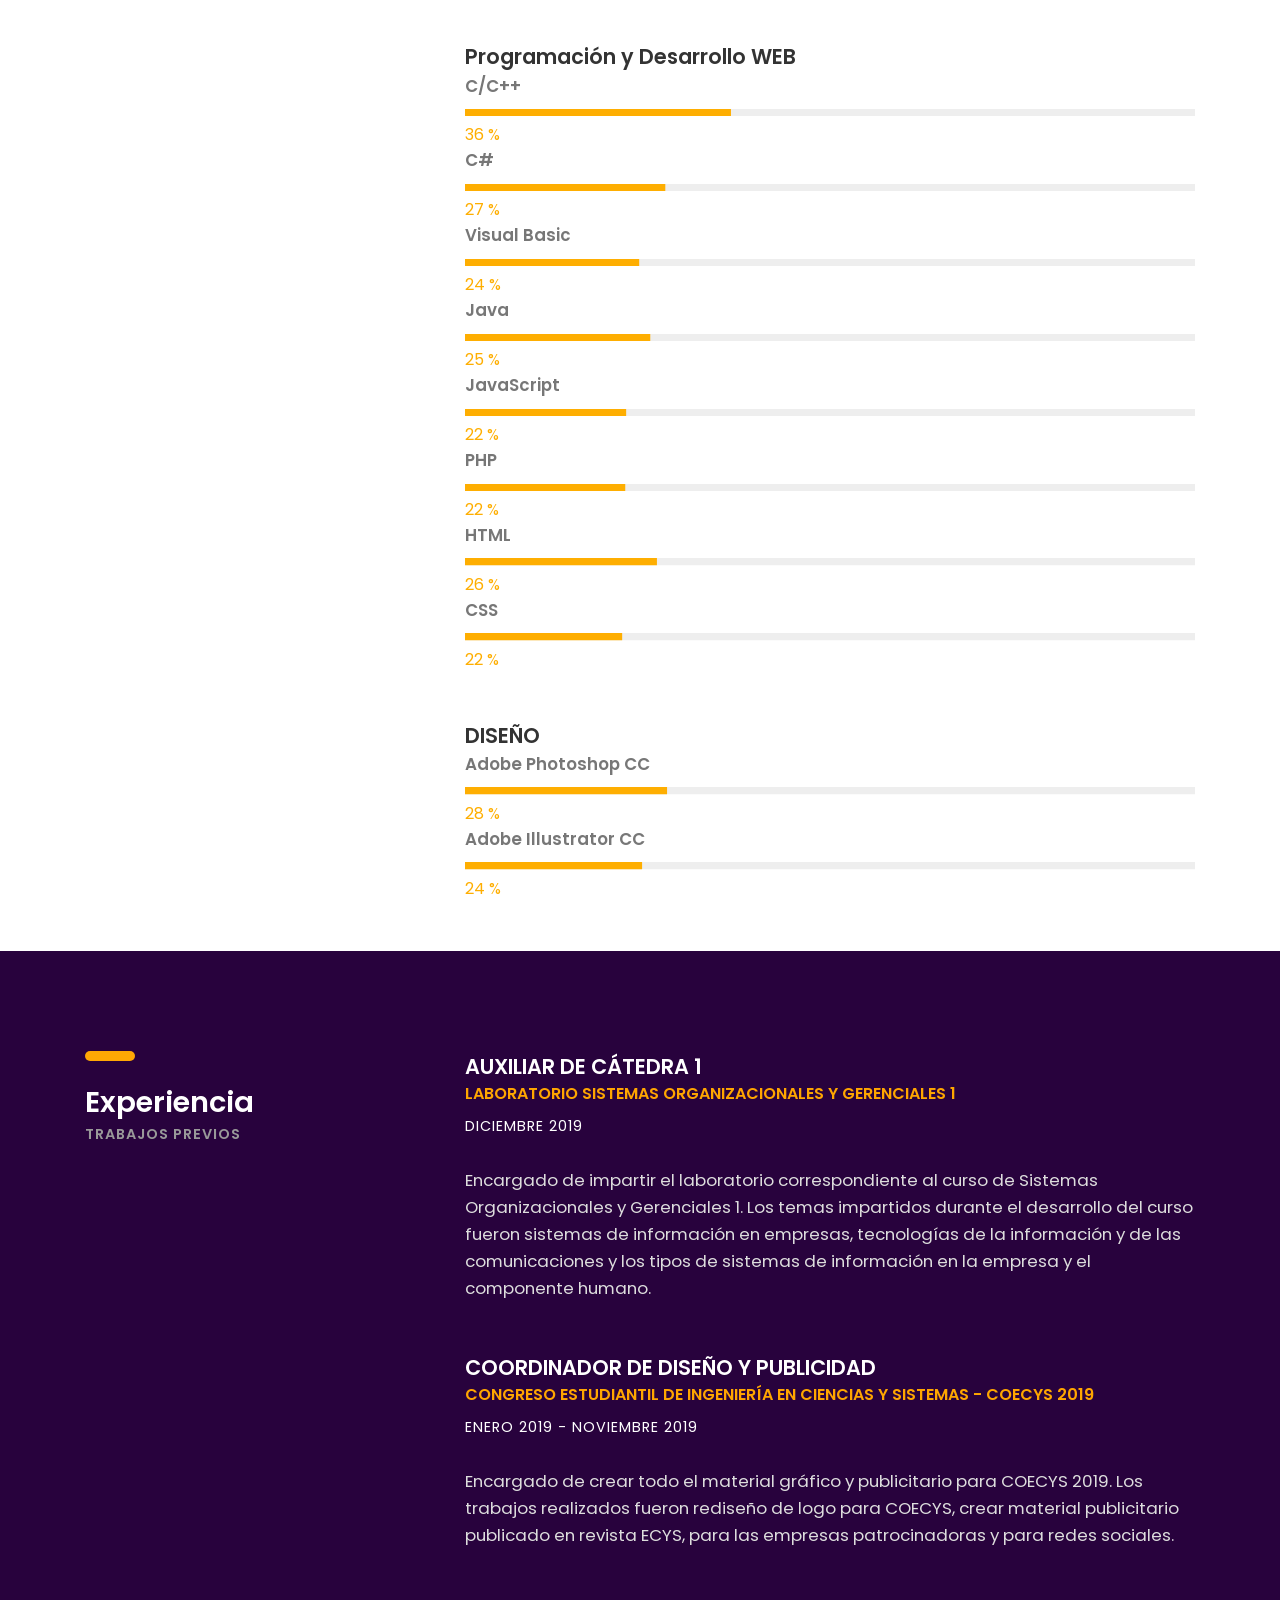
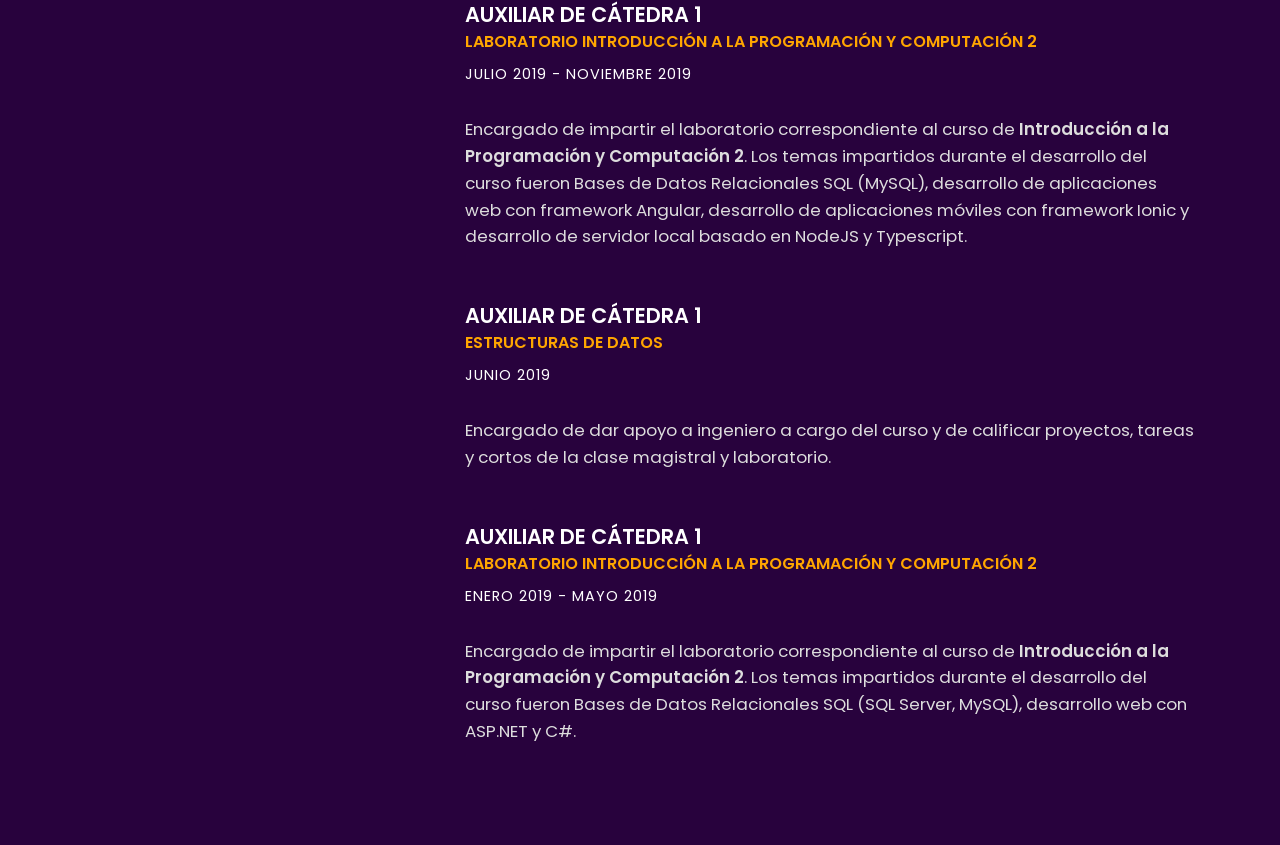
==== commit cf9de67f: "Update (Jan 09, 2020) Updated template" ====
--- a/index.html
+++ b/index.html
@@ -1,293 +1,238 @@
-<!DOCTYPE html>
+<!DOCTYPE HTML>
+<html lang="es">
 <head>
-    <!-- HTML Metadata -->
-    <meta charset="utf-8">
-    <meta name="viewport" content="width=device-width, initial-scale=1, shrink-to-fit=no">
-    <meta name="description" content="">
-    <meta name="author" content="">
-
-    <!-- Page Title -->
-    <title>Leo Avila</title>
-
-    <!-- Bootstrap core CSS -->
-    <link href="./vendor/bootstrap/css/bootstrap.min.css" rel="stylesheet">
-
-    <!-- Custom fonts for this template -->
-    <link href="https://fonts.googleapis.com/css?family=Saira+Extra+Condensed:500,700" rel="stylesheet">
-    <link href="https://fonts.googleapis.com/css?family=Muli:400,400i,800,800i" rel="stylesheet">
-    <link href="./vendor/fontawesome-free/css/all.min.css" rel="stylesheet">
-
-    <!-- Custom styles for this template -->
-    <link href="./css/resume.min.css" rel="stylesheet">
+	<title>Leonel Avila</title>
+	<meta http-equiv="X-UA-Compatible" content="IE=edge">
+    <meta name="viewport" content="width=device-width, initial-scale=1">
+	<meta charset="UTF-8">
+
+    <!-- Font -->
+	<link href="https://fonts.googleapis.com/css?family=Poppins:400,500,600,700%7CAllura" rel="stylesheet">
+	
+	<!-- Stylesheets -->
+	<link href="css/bootstrap.css" rel="stylesheet">
+	<link href="css/ionicons.css" rel="stylesheet">
+    <link href="css/fluidbox.min.css" rel="stylesheet">
+    <link href="css/styles.css" rel="stylesheet">
+    <link href="css/responsive.css" rel="stylesheet">
 </head>
-<body  id="page-top">
-    <!-- Navbar -->
-    <nav class="navbar navbar-expand-lg navbar-dark bg-dark fixed-top" id="sideNav">
-        <a class="navbar-brand js-scroll-trigger" href="#page-top">
-            <span class="d-block d-lg-none"><b>Leo Avila</b></span>
-            <span class="d-none d-lg-block">
-                <img class="img-fluid img-profile rounded-circle mx-auto mb-2" src="img/profile.jpg" alt="">
-            </span>
-        </a>
-        <button class="navbar-toggler" type="button" data-toggle="collapse" data-target="#navbarSupportedContent" aria-controls="navbarSupportedContent" aria-expanded="false" aria-label="Toggle navigation">
-            <span class="navbar-toggler-icon"></span>
-        </button>
-        <div class="collapse navbar-collapse text-center" id="navbarSupportedContent">
-            <ul class="navbar-nav">
-                <li class="nav-item">
-                    <a class="nav-link js-scroll-trigger" href="#about">Acerca de</a>
-                </li>
-                <li class="nav-item">
-                    <a class="nav-link js-scroll-trigger" href="#education">Educación</a>
-                </li>
-                <li class="nav-item">
-                    <a class="nav-link js-scroll-trigger" href="#experience">Experiencia</a>
-                </li>
-                <li class="nav-item">
-                    <a class="nav-link js-scroll-trigger" href="#knowledge">Conocimientos</a>
-                </li>
-                <li class="nav-item">
-                    <a class="nav-link js-scroll-trigger" href="#skills">Portafolio</a>
-                </li>
-                <li class="nav-item">
-                    <a class="nav-link js-scroll-trigger" href="#interests">Contacto</a>
-                </li>
-            </ul>
-        </div>
-    </nav>
-
-    <!-- ABOUT Section -->
-    <div class="container-fluid p-0">
-        <section class="resume-section p-3 p-lg-5 d-flex align-items-center" id="about">
-            <div class="w-100">
-                <h1 class="mb-0">Leonel
-                    <span class="text-warning">Avila</span>
-                </h1>
-                <br/>
-                <p class="lead mb-5">I am experienced in leveraging agile frameworks to provide a robust synopsis for high level overviews. Iterative approaches to corporate strategy foster collaborative thinking to further the overall value proposition.</p>
-                <div class="social-icons">
-                    <a href="#">
-                        <i class="fab fa-linkedin-in"></i>
-                    </a>
-                    <a href="#">
-                        <i class="fab fa-github"></i>
-                    </a>
-                    <a href="#">
-                        <i class="fab fa-twitter"></i>
-                    </a>
-                    <a href="#">
-                        <i class="fab fa-facebook-f"></i>
-                    </a>
-                </div>
-            </div>
-        </section>
-    </div>
-
-    <!-- EDUCATION Section -->
-    <hr class="m-0">
-    <div class="container-fluid p-0"></div>
-    <section class="resume-section p-3 p-lg-5 d-flex align-items-center" id="education">
-        <div class="w-100">
-            <h2 class="mb-5">Educación</h2>
-
-            <div class="resume-item d-flex flex-column flex-md-row justify-content-between mb-5">
-                <div class="resume-content">
-                    <h3 class="mb-0">Universidad San Carlos de Guatemala</h3>
-                    <div class="subheading mb-3">Ingeniería en Ciencias y Sistemas</div>
-                    <div>Computer Science - Web Development Track</div>
-                </div>
-                <div class="resume-date text-md-right">
-                    <span class="text-primary">Enero 2012 - Presente</span>
-                </div>
-            </div>
-
-            <div class="resume-item d-flex flex-column flex-md-row justify-content-between">
-                <div class="resume-content">
-                    <h3 class="mb-0">Colegio Bilingüe El Prado</h3>
-                    <div class="subheading mb-3">Bachiller en Ciencias y Letras</div>
-                </div>
-                <div class="resume-date text-md-right">
-                    <span class="text-primary">Enero 2009 - Noviembre 2010</span>
-                </div>
-            </div>
-        </div>
-    </section>
-
-    <!-- EXPERIENCE Section -->
-    <hr class="m-0">
-    <section class="resume-section p-3 p-lg-5 d-flex justify-content-center" id="experience">
-        <div class="w-100">
-            <h2 class="mb-5">Experiencia</h2>
-
-            <div class="resume-item d-flex flex-column flex-md-row justify-content-between mb-5">
-                <div class="resume-content">
-                    <h3 class="mb-0">Auxiliar de Cátedra 1</h3>
-                    <div class="subheading mb-3">Laboratorio Sistemas Organizacionales y Gerenciales 1</div>
-                    <p>Encargado de impartir el laboratorio correspondiente al curso de <b>Sistemas Organizacionales y Gerenciales 1</b>. Los temas impartidos durante el desarrollo del curso fueron sistemas de información en empresas, tecnologías de la información y de las comunicaciones y los tipos de sistemas de información en la empresa y el componente humano.</p>
-                </div>
-                <div class="resume-date text-md-right">
-                    <span class="text-primary">Diciembre 2019</span>
-                </div>
-            </div>
-
-            <div class="resume-item d-flex flex-column flex-md-row justify-content-between mb-5">
-                <div class="resume-content">
-                    <h3 class="mb-0">Coordinador de Diseño y Publicidad</h3>
-                    <div class="subheading mb-3">Congreso Estudiantil de Ingenieria en Ciencias y Sistemas - COECYS 2019</div>
-                    <p>Encargado de crear todo el material gráfico y publicitario para COECYS 2019. Los trabajos realizados fueron rediseño de logo para COECYS, crear material publicitario publicado en revista ECYS, para las empresas patrocinadoras y para redes sociales.</p>
-                </div>
-                <div class="resume-date text-md-right">
-                    <span class="text-primary">Enero 2019 - Noviembre 2019</span>
-                </div>
-            </div>
-
-            <div class="resume-item d-flex flex-column flex-md-row justify-content-between mb-5">
-                <div class="resume-content">
-                    <h3 class="mb-0">Auxiliar de Cátedra 1</h3>
-                    <div class="subheading mb-3">Laboratorio Intr. a la Programación y Computación 2</div>
-                    <p>Encargado de impartir el laboratorio correspondiente al curso de <b>Introducción a la Programación y Computación 2</b>. Los temas impartidos durante este semestre fueron Bases de Datos Relacionales SQL (MySQL), desarrollo de aplicaciones web con framework Angular, desarrollo de aplicaciones móviles con framework Ionic y desarrollo de servidor local basado en NodeJS y Typescript.</p>
-                </div>
-                <div class="resume-date text-md-right">
-                    <span class="text-primary">Julio 2019 - Noviembre 2019</span>
-                </div>
-            </div>
-
-            <div class="resume-item d-flex flex-column flex-md-row justify-content-between mb-5">
-                <div class="resume-content">
-                    <h3 class="mb-0">Auxiliar de Cátedra 1</h3>
-                    <div class="subheading mb-3">Estructuras de Datos</div>
-                    <p>Encargado de dar apoyo al ingeniero encargado del curso.</p>
-                </div>
-                <div class="resume-date text-md-right">
-                    <span class="text-primary">Junio 2019</span>
-                </div>
-            </div>
-
-            <div class="resume-item d-flex flex-column flex-md-row justify-content-between mb-5">
-                <div class="resume-content">
-                    <h3 class="mb-0">Auxiliar de Cátedra 1</h3>
-                    <div class="subheading mb-3">Laboratorio Intr. a la Programación y Computación 2</div>
-                    <p>Encargado de impartir el laboratorio correspondiente al curso de <b>Introducción a la Programación y Computación 2</b>. Los temas impartidos durante este semestre fueron Bases de Datos Relacionales SQL (SQL Server, MySQL), desarrollo web con ASP.NET y C#.</p>
-                </div>
-                <div class="resume-date text-md-right">
-                    <span class="text-primary">Enero 2019 - Mayo 2019</span>
-                </div>
-            </div>
-      </div>
-    </section>
-
-    <!-- EXPERIENCE Section -->
-    <hr class="m-0">
-    <section class="resume-section p-3 p-lg-5 d-flex justify-content-center" id="knowledge">
-        <div class="w-100">
-            <h2 class="mb-5">Conocimientos</h2>
-
-            <div class="resume-item flex-column flex-md-row justify-content-between mb-5">
-                <div class="resume-content">
-                    <h3 class="mb-0">Sistemas Operativos</h3>
-                    <div class="subheading mb-3">Microsoft Windows</div>
-                    <div class="progress">
-                        <div class="progress-bar progress-bar-striped bg-info progress-bar-animated" role="progressbar" aria-valuenow="95" aria-valuemin="0" aria-valuemax="100" style="width: 95%"></div>
-                    </div>
-                    <br /><br />
-                    <div class="subheading mb-3">Distribuciones Linux</div>
-                    <div class="progress">
-                        <div class="progress-bar progress-bar-striped bg-info progress-bar-animated" role="progressbar" aria-valuenow="85" aria-valuemin="0" aria-valuemax="100" style="width: 85%"></div>
-                    </div>
-                </div>
-            </div>
-            
-
-            <div class="resume-item flex-column flex-md-row justify-content-between mb-5">
-                <div class="resume-content">
-                    <h3 class="mb-0">Ofimática</h3>
-                    <div class="subheading mb-3">Microsoft Word</div>
-                    <div class="progress">
-                        <div class="progress-bar progress-bar-striped progress-bar-animated" role="progressbar" aria-valuenow="90" aria-valuemin="0" aria-valuemax="100" style="width: 90%"></div>
-                    </div>
-                    <br /><br />
-                    <div class="subheading mb-3">Microsoft Power Point</div>
-                    <div class="progress">
-                        <div class="progress-bar progress-bar-striped bg-warning progress-bar-animated" role="progressbar" aria-valuenow="95" aria-valuemin="0" aria-valuemax="100" style="width: 95%"></div>
-                    </div>
-                    <br /><br />
-                    <div class="subheading mb-3">Microsoft Excel</div>
-                    <div class="progress">
-                        <div class="progress-bar progress-bar-striped bg-success progress-bar-animated" role="progressbar" aria-valuenow="75" aria-valuemin="0" aria-valuemax="100" style="width: 75%"></div>
-                    </div>
-                    <br /><br />
-                    <div class="subheading mb-3">Microsoft Visio</div>
-                    <div class="progress">
-                        <div class="progress-bar progress-bar-striped progress-bar-animated" role="progressbar" aria-valuenow="80" aria-valuemin="0" aria-valuemax="100" style="width: 80%"></div>
-                    </div>
-                </div>
-            </div>
-
-            <div class="resume-item flex-column flex-md-row justify-content-between mb-5">
-                <div class="resume-content">
-                    <h3 class="mb-0">Programación y Desarrolo Web</h3>
-                    <div class="subheading mb-3">C/C++</div>
-                    <div class="progress">
-                        <div class="progress-bar progress-bar-striped bg-info progress-bar-animated" role="progressbar" aria-valuenow="70" aria-valuemin="0" aria-valuemax="100" style="width: 70%"></div>
-                    </div>
-                    <br /><br />
-                    <div class="subheading mb-3">C#</div>
-                    <div class="progress">
-                        <div class="progress-bar progress-bar-striped bg-info progress-bar-animated" role="progressbar" aria-valuenow="85" aria-valuemin="0" aria-valuemax="100" style="width: 85%"></div>
-                    </div>
-                    <br /><br />
-                    <div class="subheading mb-3">Visual Basic</div>
-                    <div class="progress">
-                        <div class="progress-bar progress-bar-striped bg-info progress-bar-animated" role="progressbar" aria-valuenow="70" aria-valuemin="0" aria-valuemax="100" style="width: 70%"></div>
-                    </div>
-                    <br /><br />
-                    <div class="subheading mb-3">Java</div>
-                    <div class="progress">
-                        <div class="progress-bar progress-bar-striped bg-info progress-bar-animated" role="progressbar" aria-valuenow="80" aria-valuemin="0" aria-valuemax="100" style="width: 80%"></div>
-                    </div>
-                    <br /><br />
-                    <div class="subheading mb-3">JavaScript</div>
-                    <div class="progress">
-                        <div class="progress-bar progress-bar-striped bg-info progress-bar-animated" role="progressbar" aria-valuenow="70" aria-valuemin="0" aria-valuemax="100" style="width: 70%"></div>
-                    </div>
-                    <br /><br />
-                    <div class="subheading mb-3">HTML</div>
-                    <div class="progress">
-                        <div class="progress-bar progress-bar-striped bg-info progress-bar-animated" role="progressbar" aria-valuenow="80" aria-valuemin="0" aria-valuemax="100" style="width: 80%"></div>
-                    </div>
-                    <br /><br />
-                    <div class="subheading mb-3">CSS</div>
-                    <div class="progress">
-                        <div class="progress-bar progress-bar-striped bg-info progress-bar-animated" role="progressbar" aria-valuenow="70" aria-valuemin="0" aria-valuemax="100" style="width: 70%"></div>
-                    </div>
-                </div>
-            </div>
-
-            <div class="resume-item flex-column flex-md-row justify-content-between mb-5">
-                <div class="resume-content">
-                    <h3 class="mb-0">Diseño</h3>
-                    <div class="subheading mb-3">Adobe Photoshop CC</div>
-                    <div class="progress">
-                        <div class="progress-bar progress-bar-striped bg-info progress-bar-animated" role="progressbar" aria-valuenow="90" aria-valuemin="0" aria-valuemax="100" style="width: 90%"></div>
-                    </div>
-                    <br /><br />
-                    <div class="subheading mb-3">Adobe Illustrator CC</div>
-                    <div class="progress">
-                        <div class="progress-bar progress-bar-striped bg-info progress-bar-animated" role="progressbar" aria-valuenow="80" aria-valuemin="0" aria-valuemax="100" style="width: 80%"></div>
-                    </div>
-                </div>
-            </div>
-      </div>
-    </section>
-
-
-    <!-- Bootstrap core JavaScript -->
-    <script src="vendor/jquery/jquery.min.js"></script>
-    <script src="vendor/bootstrap/js/bootstrap.bundle.min.js"></script>
-
-    <!-- Plugin JavaScript -->
-    <script src="vendor/jquery-easing/jquery.easing.min.js"></script>
-
-    <!-- Custom scripts for this template -->
-    <script src="js/resume.min.js"></script>
+<body>
+    <section class="intro-section">
+		<div class="container">
+			<div class="row">
+				<div class="col-md-1 col-lg-2"></div>
+				<div class="col-md-10 col-lg-12">
+					<div class="intro">
+						<div class="profile-img"><img src="img/profile.jpg" alt=""></div>
+						<h2><b>Leonel Avila</b></h2>
+						<ul class="information margin-tb-30">
+                            <li>
+                                <b>Correo Electrónico : </b><a href="mailto:#">leo.avilac8@gmail.com</a>
+                            </li>
+						</ul>
+						<ul class="social-icons">
+							<li><a href="https://www.github.com/leoavilac"><i class="ion-social-github"></i></a></li>
+							<li><a href="https://www.linkedin.com/in/leoavilac"><i class="ion-social-linkedin"></i></a></li>
+						</ul>
+					</div><!-- intro -->
+				</div><!-- col-sm-8 -->
+			</div><!-- row -->
+		</div><!-- container -->
+    </section><!-- intro-section -->
+
+    <section class="about-section section">
+		<div class="container">
+			<div class="row">
+				<div class="col-sm-4">
+					<div class="heading">
+						<h3><b>Acerca de mi</b></h3>
+						<h6 class="font-lite-black"><b>PROFESSIONAL PATH</b></h6>
+					</div>
+				</div><!-- col-sm-4 -->
+				<div class="col-sm-8">
+					<p class="margin-b-50">Duis non volutpat arcu, eu mollis tellus. Sed finibus aliquam neque 
+					sit amet sodales. Lorem ipsum dolor sit amet, consectetur adipiscing elit. 
+					Nulla maximus pellentes que velit, quis consequat nulla effi citur at. 
+					Maecenas sed massa tristique.Duis non volutpat arcu, eu mollis tellus. 
+					Sed finibus aliquam neque sit amet sodales. Lorem ipsum dolor sit amet, 
+					consectetur adipiscing elit. Lorem ipsum dolor sit amet, consectetur 
+					adipiscing elit. Nulla maximus pellentes que velit, quis consequat nulla 
+					effi citur at.Maecenas sed massa tristique.</p>
+				</div><!-- col-sm-8 -->
+			</div><!-- row -->
+		</div><!-- container -->
+    </section><!-- about-section -->
+    
+    <section class="experience-section section">
+		<div class="container">
+			<div class="row">
+				<div class="col-sm-4">
+					<div class="heading">
+						<h3><b>Educación</b></h3>
+						<h6 class="font-lite-black"><b>FORMACIÓN ACADÉMICA</b></h6>
+					</div>
+				</div><!-- col-sm-4 -->
+				<div class="col-sm-8">
+					<div class="education-wrapper">
+						<div class="education margin-b-50">
+							<h4><b>INGENIERÍA EN CIENCIAS Y SISTEMAS</b></h4>
+							<h5 class="font-yellow"><b>UNIVERSIDAD SAN CARLOS DE GUATEMALA</b></h5>
+							<h6 class="font-lite-black margin-t-10">ENERO 2012 - PRESENTE</h6>
+						</div><!-- education -->
+						
+						<div class="education margin-b-50">
+							<h4><b>BACHILLER EN CIENCIAS Y LETRAS</b></h4>
+							<h5 class="font-yellow"><b>COLEGIO BILINGÜE EL PRADO</b></h5>
+							<h6 class="font-lite-black margin-t-10">2009 - 2010</h6>
+						</div><!-- education -->
+					</div><!-- education-wrapper -->
+				</div><!-- col-sm-8 -->
+			</div><!-- row -->
+		</div><!-- container -->
+    </section><!-- about-section -->
+    
+
+    <section class="about-section section">
+            <div class="container">
+                <div class="row">
+                    <div class="col-sm-4">
+                        <div class="heading">
+                            <h3><b>Conocimientos</b></h3>
+                            <h6 class="font-lite-black"><b>PROGRAMACIÓN Y DISEÑO</b></h6>
+                        </div>
+                    </div><!-- col-sm-4 -->
+
+                    
+                    <div class="col-md-12 col-lg-8">
+                        <h4><b>Sistemas Operativos</b></h4>
+					    <div class="line-progress margin-b-20" data-prog-percent=".95">
+                            <p class="progress-title"><b>Microsoft Windows</b></p>
+                        </div>
+                        
+					    <div class="line-progress margin-b-20" data-prog-percent=".87">
+                            <p class="progress-title"><b>Distribuciones Linux</b></p>
+                        </div>
+                            
+                        <br /><br />
+                        <h4><b>Programación y Desarrollo WEB</b></h4>
+					    <div class="line-progress margin-b-20" data-prog-percent=".70">
+                            <p class="progress-title"><b>C/C++</b></p>
+                        </div>
+                        
+					    <div class="line-progress margin-b-20" data-prog-percent=".86">
+                            <p class="progress-title"><b>C#</b></p>
+                        </div>
+                            
+                        <div class="line-progress margin-b-20" data-prog-percent=".75">
+                            <p class="progress-title"><b>Visual Basic</b></p>
+                        </div>
+
+                        <div class="line-progress margin-b-20" data-prog-percent=".80">
+                            <p class="progress-title"><b>Java</b></p>
+                        </div>
+
+                        <div class="line-progress margin-b-20" data-prog-percent=".70">
+                            <p class="progress-title"><b>JavaScript</b></p>
+                        </div>
+
+                        <div class="line-progress margin-b-20" data-prog-percent=".70">
+                            <p class="progress-title"><b>PHP</b></p>
+                        </div>
+
+                        <div class="line-progress margin-b-20" data-prog-percent=".85">
+                            <p class="progress-title"><b>HTML</b></p>
+                        </div>
+
+                        <div class="line-progress margin-b-20" data-prog-percent=".70">
+                            <p class="progress-title"><b>CSS</b></p>
+                        </div>
+
+                        <br /><br />
+                        <h4><b>DISEÑO</b></h4>
+					    <div class="line-progress margin-b-20" data-prog-percent=".90">
+                            <p class="progress-title"><b>Adobe Photoshop CC</b></p>
+                        </div>
+
+                        <div class="line-progress margin-b-20" data-prog-percent=".80">
+                            <p class="progress-title"><b>Adobe Illustrator CC</b></p>
+                        </div>
+                    </div><!-- col-sm-6 -->
+                    
+                </div><!-- row -->
+            </div><!-- container -->
+        </section><!-- about-section -->
+
+    <section class="experience-section section">
+		<div class="container">
+			<div class="row">
+				<div class="col-sm-4">
+					<div class="heading">
+						<h3><b>Experiencia</b></h3>
+						<h6 class="font-lite-black"><b>TRABAJOS PREVIOS</b></h6>
+					</div>
+				</div><!-- col-sm-4 -->
+				<div class="col-sm-8">
+					<div class="experience margin-b-50">
+						<h4><b>AUXILIAR DE CÁTEDRA 1</b></h4>
+						<h5 class="font-yellow"><b>LABORATORIO SISTEMAS ORGANIZACIONALES Y GERENCIALES 1</b></h5>
+						<h6 class="margin-t-10">DICIEMBRE 2019</h6>
+						<p class="font-semi-white margin-tb-30">Encargado de impartir el laboratorio correspondiente al curso de Sistemas 
+                            Organizacionales y Gerenciales 1. Los temas impartidos durante el desarrollo del curso fueron 
+                            sistemas de información en empresas, tecnologías de la información y de las comunicaciones y 
+                            los tipos de sistemas de información en la empresa y el componente humano. </p>
+					</div><!-- experience -->
+					
+					<div class="experience margin-b-50">
+						<h4><b>COORDINADOR DE DISEÑO Y PUBLICIDAD</b></h4>
+						<h5 class="font-yellow"><b>CONGRESO ESTUDIANTIL DE INGENIERÍA EN CIENCIAS Y SISTEMAS - COECYS 2019</b></h5>
+						<h6 class="margin-t-10">ENERO 2019 - NOVIEMBRE 2019</h6>
+						<p class="font-semi-white margin-tb-30">Encargado de crear todo el material gráfico y publicitario para COECYS 2019. 
+                            Los trabajos realizados fueron rediseño de logo para COECYS, crear material publicitario publicado 
+                            en revista ECYS, para las empresas patrocinadoras y para redes sociales. </p>
+                    </div><!-- experience -->
+                    
+                    <div class="experience margin-b-50">
+						<h4><b>AUXILIAR DE CÁTEDRA 1</b></h4>
+						<h5 class="font-yellow"><b>LABORATORIO INTRODUCCIÓN A LA PROGRAMACIÓN Y COMPUTACIÓN 2</b></h5>
+						<h6 class="margin-t-10">JULIO 2019 - NOVIEMBRE 2019</h6>
+						<p class="font-semi-white margin-tb-30">Encargado de impartir el laboratorio correspondiente al curso de 
+                            <b>Introducción a la Programación y Computación 2</b>. Los temas impartidos durante el desarrollo 
+                            del curso fueron Bases de Datos Relacionales SQL (MySQL), desarrollo de aplicaciones web con 
+                            framework Angular, desarrollo de aplicaciones móviles con framework Ionic y desarrollo de servidor 
+                            local basado en NodeJS y Typescript. </p>
+                    </div><!-- experience -->
+                    
+                    <div class="experience margin-b-50">
+						<h4><b>AUXILIAR DE CÁTEDRA 1</b></h4>
+						<h5 class="font-yellow"><b>ESTRUCTURAS DE DATOS</b></h5>
+						<h6 class="margin-t-10">JUNIO 2019</h6>
+						<p class="font-semi-white margin-tb-30">Encargado de dar apoyo a ingeniero a cargo del curso y de calificar 
+                            proyectos, tareas y cortos de la clase magistral y laboratorio. 
+                        </p>
+                    </div><!-- experience -->
+
+                    <div class="experience margin-b-50">
+						<h4><b>AUXILIAR DE CÁTEDRA 1</b></h4>
+						<h5 class="font-yellow"><b>LABORATORIO INTRODUCCIÓN A LA PROGRAMACIÓN Y COMPUTACIÓN 2</b></h5>
+						<h6 class="margin-t-10">ENERO 2019 - MAYO 2019</h6>
+						<p class="font-semi-white margin-tb-30">Encargado de impartir el laboratorio correspondiente al curso de 
+                            <b>Introducción a la Programación y Computación 2</b>. Los temas impartidos durante el desarrollo 
+                            del curso fueron Bases de Datos Relacionales SQL (SQL Server, MySQL), desarrollo web con ASP.NET y C#. </p>
+					</div><!-- experience -->
+					
+				</div><!-- col-sm-8 -->
+			</div><!-- row -->
+		</div><!-- container -->
+		
+	</section><!-- experience-section -->
+
+    <!-- SCIPTS -->
+	<script src="js/jquery-3.2.1.min.js"></script>
+	<script src="js/tether.min.js"></script>
+	<script src="js/bootstrap.js"></script>
+	<script src="js/isotope.pkgd.min.js"></script>
+	<script src="js/jquery.waypoints.min.js"></script>
+	<script src="js/progressbar.min.js"></script>
+	<script src="js/jquery.fluidbox.min.js"></script>
+	<script src="js/scripts.js"></script>
 </body>
--- a/css/styles.css
+++ b/css/styles.css
@@ -0,0 +1,262 @@
+
+/*
+====================================================
+
+* 	[Master Stylesheet]
+	
+	Theme Name :  
+	Version    :  
+	Author     :  
+	Author URI :  
+
+====================================================
+
+	TOC
+	
+	1. PRIMARY STYLES
+	2. COMMONS FOR PAGE DESIGN
+	3. HEADER
+	4. INTRO SECTION
+	5. PORFOLIO SECTION
+	6. ABOUT SECTION
+	7. EXPERIENCE SECTION
+	8. EDUCATION SECTION
+	9. COUNTER SECTION
+	10. FOOTER
+
+====================================================
+
+
+/* ---------------------------------
+1. PRIMARY STYLES
+--------------------------------- */
+
+html{ font-size: 100%; height: 100%; overflow-x: hidden; margin: 0px;  padding: 0px; touch-action: manipulation; }
+
+
+body{ font-size: 16px; font-family: 'Poppins', serif; width: 100%; height: 100%; margin: 0; font-weight: 400;
+	-webkit-font-smoothing: antialiased; -moz-osx-font-smoothing: grayscale; word-wrap: break-word; 
+	color: #333; }
+
+h1, h2, h3, h4, h5, h6, p, a, ul, span, li, img, inpot, button{ margin: 0; padding: 0; }
+
+h1,h2,h3,h4,h5,h6{ line-height: 1.5; font-weight: inherit; }
+
+h1,h2,h3{ font-family: 'Poppins', cursive; }
+
+p{ line-height: 1.6; font-size: 1.05em; font-weight: 400; color: #777; }
+
+h1{ font-size: 4em; line-height: 1; }
+h2{ font-size: 2.2em; line-height: 1.1; }
+h3{ font-size: 1.8em; }
+h4{ font-size: 1.3em; }
+h5{ font-size: 1em; }
+h6{ font-size: .9em; letter-spacing: 1px; }
+
+a, button{ display: inline-block; text-decoration: none; color: inherit; line-height: 1; 
+	-webkit-transition: all .25s ease-in-out; transition: all .25s ease-in-out; }
+
+a:focus, a:active, a:hover,
+button:focus, button:active, button:hover,
+a b.light-color:hover{ text-decoration: none; color: #FFA804; }
+
+b{ font-weight: 600; }
+
+img{ width: 100%; }
+
+li{ list-style: none; display: inline-block; }
+
+span{ display: inline-block; }
+
+button{ outline: 0; border: 0; background: none; cursor: pointer; }
+
+.icon{ font-size: 1.1em; display: inline-block; line-height: inherit; }
+
+[class^="icon-"]:before, [class*=" icon-"]:before{ line-height: inherit; }
+
+b.max-bold{ font-weight: 700; }
+
+
+
+/* ---------------------------------
+2. COMMONS FOR PAGE DESIGN
+--------------------------------- */
+
+.section{ padding: 100px 0 50px; }
+
+.section .heading{ margin-bottom: 60px; }
+
+.section .heading:before{ content:''; height: 10px; width: 50px; border-radius: 5px;
+	margin-bottom: 20px; display: block; background: #FFA804; }
+	
+.margin-t-10{ margin-top: 10px; }
+
+.margin-b-30{ margin-bottom: 30px; }
+.margin-b-50{ margin-bottom: 50px; }
+
+.margin-tb-30{ margin-top: 30px; margin-bottom: 30px; }
+
+.font-yellow{ color: #FFA600; }
+
+.font-semi-white{ color: #ddd; }
+
+.font-lite-black{ color: #999; }
+
+
+/* ---------------------------------
+3. HEADER
+--------------------------------- */
+
+header{ position: absolute; top: 30px; left: 0; right: 0; z-index: 100; }
+
+header .heading-wrapper{ border-radius: 5px; padding: 30px 40px 20px; background: #FFAD01; color: #fff; }
+
+header .info{ margin-bottom: 10px; }
+
+header .info .icon{ float: left; font-size: 30px; }
+
+header .info .right-area{ margin-left: 45px; }
+
+header .downlad-btn{ padding: 15px 30px; border-radius: 4px; float: right; margin-top: 30px;
+	box-shadow: inset 0 0px 4px rgba(0,0,0,.3); background: #FFAD01; color: #fff; 
+	-webkit-transition: all .2s ease; transition: all .2s ease; }
+
+header .downlad-btn:hover{ -webkit-transform: translateY(-4px); transform: translateY(-4px); }
+
+
+/* ---------------------------------
+4. INTRO SECTION
+--------------------------------- */
+
+.intro-section{ padding-top: 100px; position: relative; background-size: cover; 
+	z-index: 1;background-image: url(../img/photo-atitlan.jpg); }
+
+.intro-section:before{ content:''; z-index: -1; position: absolute; top: 0; bottom: 0; left: 0; 
+	right: 0; background: rgba(0,0,0, .2); }
+	
+.intro-section:after{ content: ''; position: absolute; bottom: 0; left: 0; right: 0;
+	height: 50px; z-index: -1; background: #fff; }
+
+.intro{ padding: 0 20px; margin-top: 100px; text-align: center; background: #fff; }
+
+.intro .profile-img{ height: 200px; width: 200px; border-radius: 100px; margin: 0 auto; 
+	overflow: hidden; position: relative; top: -100px; margin-bottom: -70px;  }
+
+.intro .information > li{ display: block; margin: 5px 0; }
+
+.intro .social-icons > li > a{ height: 35px; line-height: 35px; width: 35px; border-radius: 20px; 
+	overflow: hidden; z-index: 1; position: relative; margin: 0 5px 5px; background: #887392; color: #fff; }
+
+.intro .social-icons > li > a:after{ content: ''; position: absolute; bottom: 0; left: 0; right: 0;
+	top: 0; z-index: -1; border-radius: 20px; background: #FFA804; 
+	-webkit-transition: all .2s ease; transition: all .2s ease;
+	-webkit-transform: scale(0); transform: scale(0); }
+
+.intro .social-icons > li > a:hover:after{ -webkit-transform: scale(1); transform: scale(1); }
+
+
+/* ---------------------------------
+5. PORFOLIO SECTION
+--------------------------------- */
+
+.portfolio-section{ padding-bottom: 0; }
+
+.portfolio-section .portfolioFilter{ margin-top: 60px; color: #666; }
+
+.portfolio-section .portfolioFilter a{ margin: 10px 10px 0 0; }
+
+.portfolio-section .portfolioFilter a.current{  color: #FFA804; }
+
+.portfolio-section .portfolioContainer{ margin-left: -15px; margin-right: -15px; }
+
+.portfolio-section .p-item{ width: 33.333%; padding: 0 7.5px 0px; margin-top: 15px; }
+
+.portfolio-section .p-item a{ display: inline; }
+
+.portfolio-section .p-item.p-item-2 .img:first-child{ float: left; width: 50%; padding-right: 7.5px; }
+
+.portfolio-section .p-item.p-item-2 .img:last-child{ float: right; width: 50%; padding-left: 7.5px; }
+
+
+/* ---------------------------------
+6. ABOUT SECTION
+--------------------------------- */
+
+.radial-progress{ position: relative; max-width: 200px; margin: 0 auto; }
+
+.radial-progress .progressbar-text{ font-size: 2.2em; font-weight: 500; 
+	padding-bottom: 25px!important; color: #333!important; }
+
+.radial-progress .progressbar-text:after{ content:'%'; }
+
+.radial-progress .progress-title{ position: absolute; top: 50%; left: 50%; width: 100%;
+	letter-spacing: 0; text-align: center; transform: translate(-50%, 15px); color: #777; }
+
+	
+
+/* ---------------------------------
+7. EXPERIENCE SECTION
+--------------------------------- */
+
+.experience-section{ background: #28023D; color: #fff; }
+
+.experience .list > li{ display: block; position: relative; margin-bottom: 10px; padding-left: 20px; }
+
+.experience .list > li:before{ content: ''; position: absolute; top: 50%; left: 0; height: 10px; 
+	width: 10px; margin-top: -5px; display: block; border-radius: 10px; border: 2px solid #fff; }
+
+	
+/* ---------------------------------
+8. EDUCATION SECTION
+--------------------------------- */
+
+.education-wrapper{ position: relative; }
+
+.education-wrapper:after{ content:''; position: absolute; top: 8px; bottom: 0; left: -51px;
+	width: 2px; background: #ccc; }
+
+.education-wrapper .education{ position: relative; }
+
+.education-wrapper .education:after{ content:''; position: absolute; top: 8px; left: -58px; width: 16px; 
+	height: 16px; border-radius: 10px; z-index: 1;
+	box-shadow: 0 0 0 8px rgba(255,171,0, .4); background: #FFAB00; }
+	
+	
+/* ---------------------------------
+9. COUNTER SECTION
+--------------------------------- */
+
+.counter-section{ position: relative; padding: 100px 0 70px; background-size: cover; z-index: 1; 
+	background-image: url(../../images/slider-2-1920x600.jpg); color: #fff; }
+
+.counter-section:after{ content:''; z-index: -1; position: absolute; top: 0; bottom: 0; left: 0; 
+	right: 0; background: rgba(0,0,0, .2); }
+
+.counter{ position: relative; }
+	
+.counter .title{ text-align: right; margin-right: 130px; }
+
+.counter .desc{ position: absolute; bottom: 4px; right: 0px; width: 110px; }
+
+
+/* RADIAL PREOGRESS SECTION */
+
+
+.radial-progress{ position: relative; max-width: 200px; margin: 0 auto; }
+
+.radial-progress .progressbar-text{ font-size: 2.2em; font-weight: 500; 
+	padding-bottom: 25px!important; color: #333!important; }
+
+.radial-progress .progressbar-text:after{ content:'%'; }
+
+.radial-progress .progress-title{ position: absolute; top: 50%; left: 50%; width: 100%;
+	letter-spacing: 0; text-align: center; transform: translate(-50%, 15px); color: #777; }
+
+	
+	
+/* ---------------------------------
+10. FOOTER
+--------------------------------- */
+
+.copyright{ text-align: center; padding: 30px 0; background: #28023D; }
+
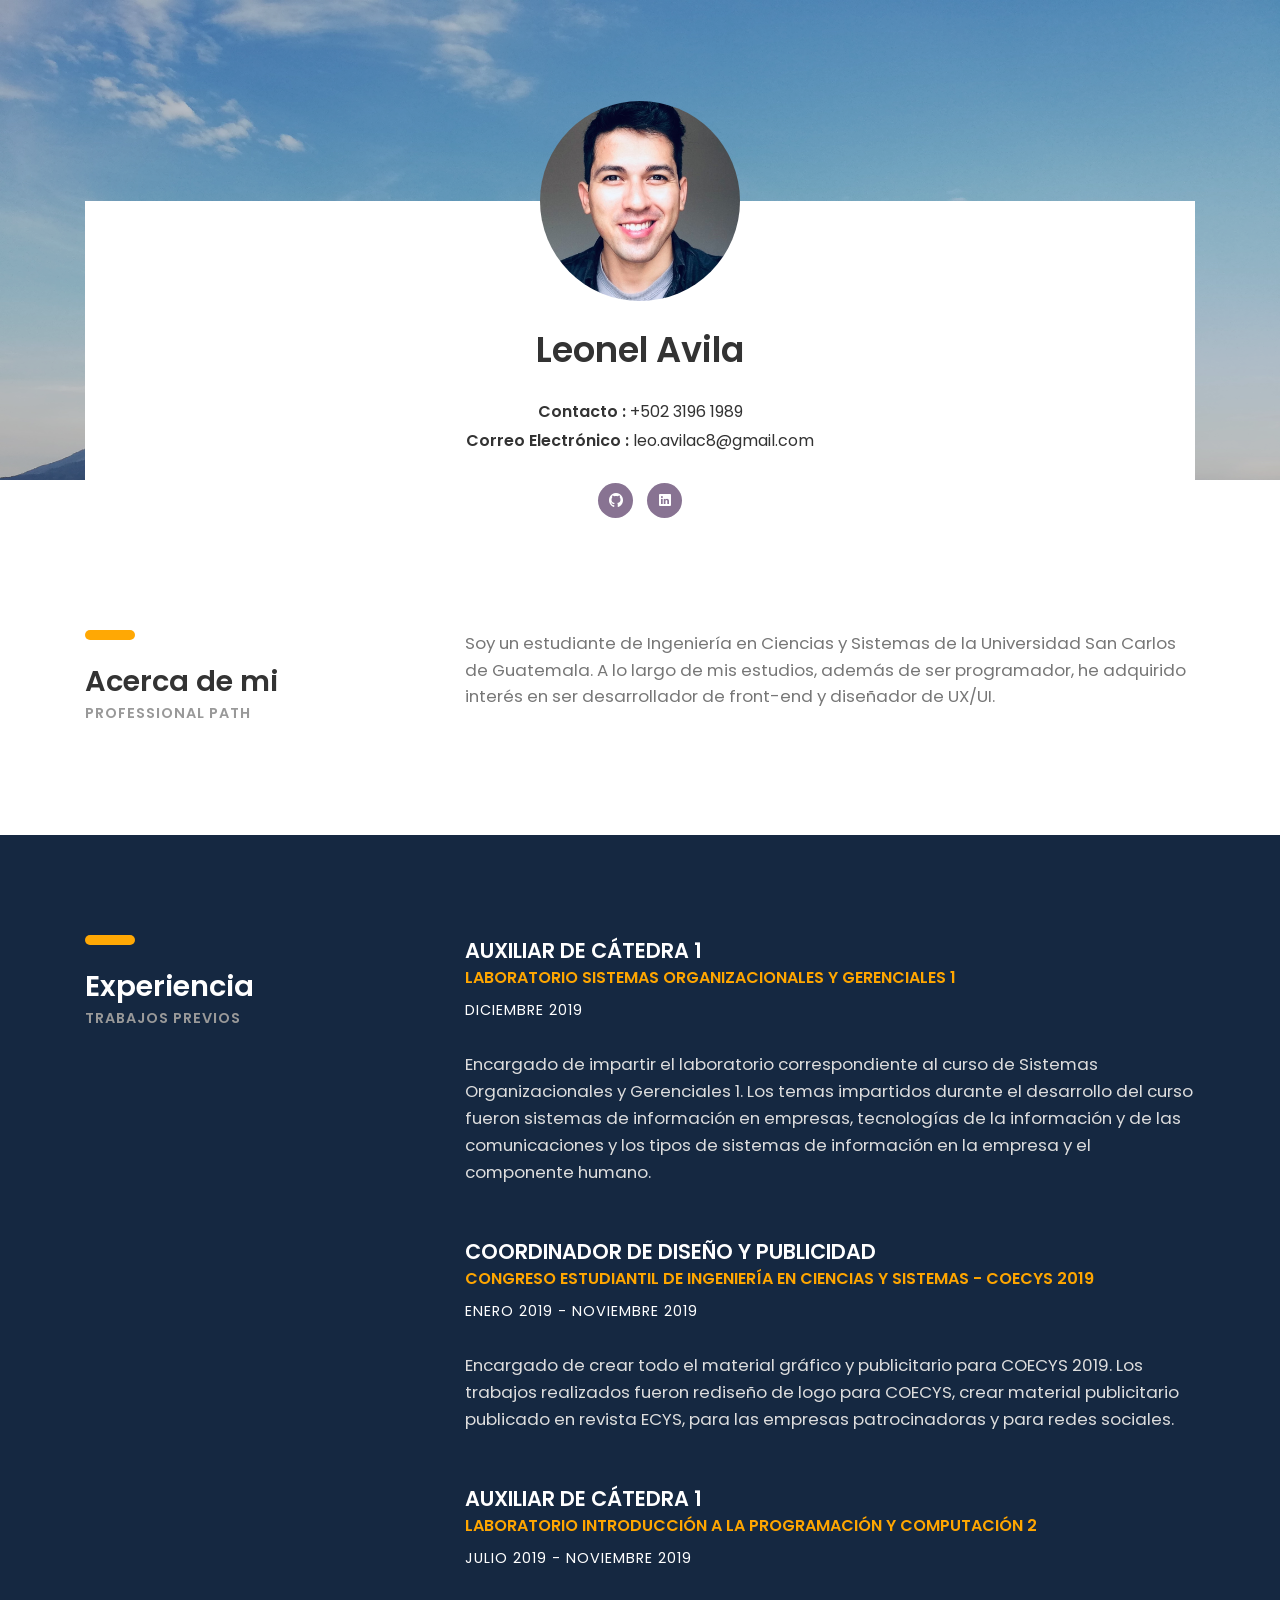
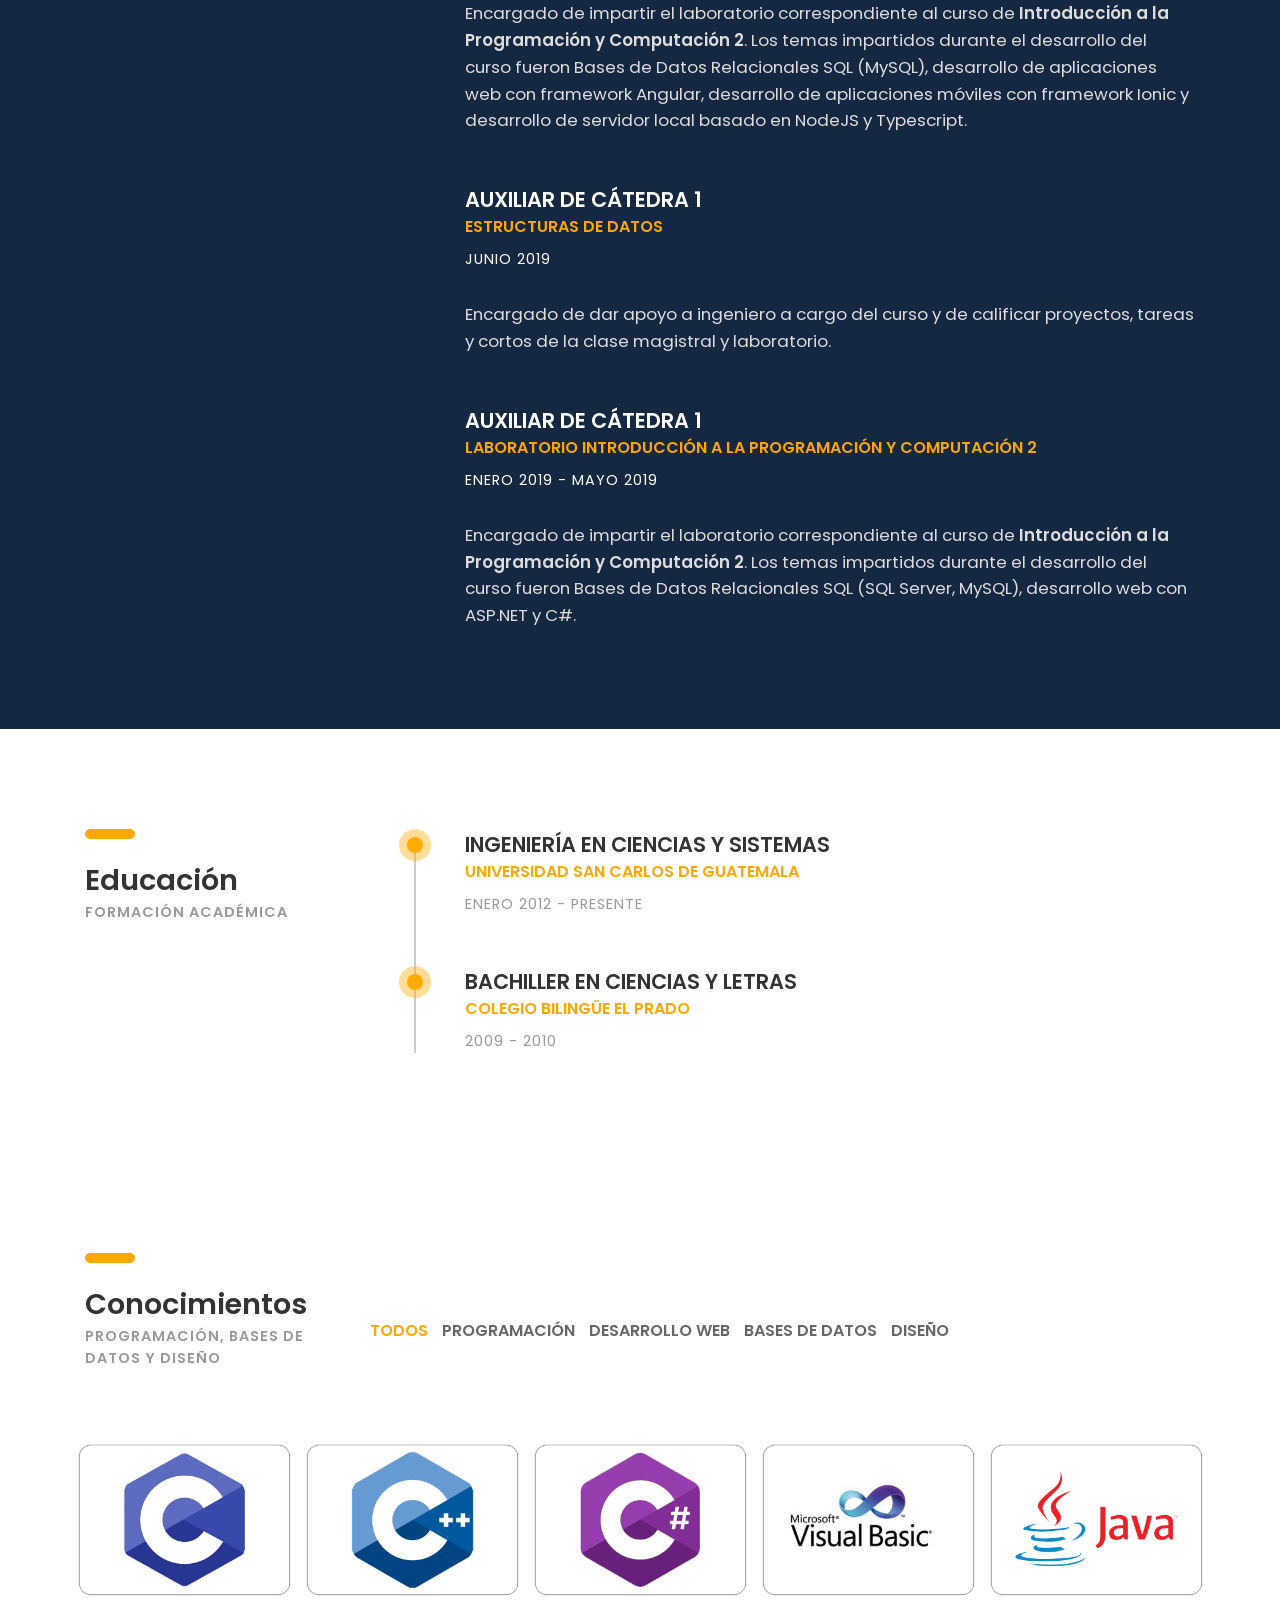
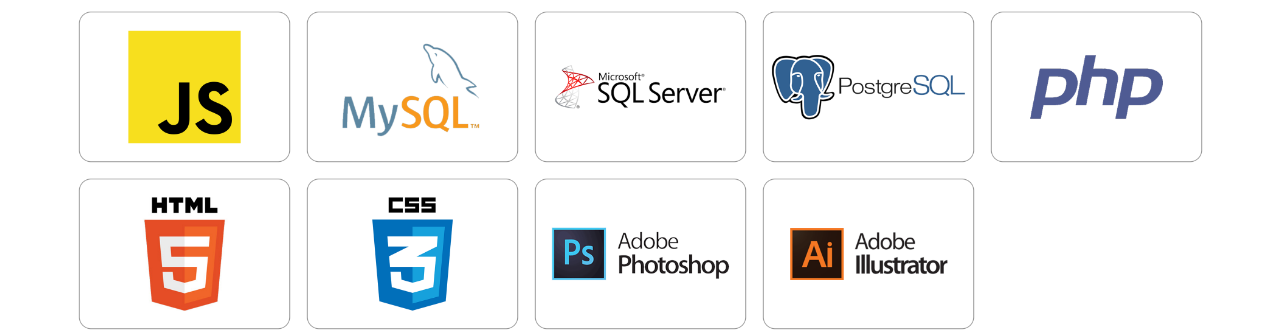
==== commit 48e88708: "Update Knowledge update About me (small part)" ====
--- a/index.html
+++ b/index.html
@@ -26,8 +26,11 @@
 						<div class="profile-img"><img src="img/profile.jpg" alt=""></div>
 						<h2><b>Leonel Avila</b></h2>
 						<ul class="information margin-tb-30">
+							<li>
+                                <b>Contacto : </b><a href="tel:+50231961989">+502 3196 1989</a>
+                            </li>
                             <li>
-                                <b>Correo Electrónico : </b><a href="mailto:#">leo.avilac8@gmail.com</a>
+                                <b>Correo Electrónico : </b><a href="mailto:leo.avilac8@gmail.com">leo.avilac8@gmail.com</a>
                             </li>
 						</ul>
 						<ul class="social-icons">
@@ -50,119 +53,21 @@
 					</div>
 				</div><!-- col-sm-4 -->
 				<div class="col-sm-8">
-					<p class="margin-b-50">Duis non volutpat arcu, eu mollis tellus. Sed finibus aliquam neque 
-					sit amet sodales. Lorem ipsum dolor sit amet, consectetur adipiscing elit. 
-					Nulla maximus pellentes que velit, quis consequat nulla effi citur at. 
-					Maecenas sed massa tristique.Duis non volutpat arcu, eu mollis tellus. 
-					Sed finibus aliquam neque sit amet sodales. Lorem ipsum dolor sit amet, 
-					consectetur adipiscing elit. Lorem ipsum dolor sit amet, consectetur 
-					adipiscing elit. Nulla maximus pellentes que velit, quis consequat nulla 
-					effi citur at.Maecenas sed massa tristique.</p>
-				</div><!-- col-sm-8 -->
+					<p class="margin-b-50">
+						Soy un estudiante de Ingeniería en Ciencias y Sistemas de la Universidad
+						San Carlos de Guatemala. A lo largo de mis estudios, además de ser programador,
+						he adquirido interés en ser desarrollador de front-end y diseñador de UX/UI. 
+					</p>
+					<p class="margin-b-50">
+						
+					</p>
+				</div><!-- col-sm-8 -->
+
 			</div><!-- row -->
 		</div><!-- container -->
     </section><!-- about-section -->
-    
-    <section class="experience-section section">
-		<div class="container">
-			<div class="row">
-				<div class="col-sm-4">
-					<div class="heading">
-						<h3><b>Educación</b></h3>
-						<h6 class="font-lite-black"><b>FORMACIÓN ACADÉMICA</b></h6>
-					</div>
-				</div><!-- col-sm-4 -->
-				<div class="col-sm-8">
-					<div class="education-wrapper">
-						<div class="education margin-b-50">
-							<h4><b>INGENIERÍA EN CIENCIAS Y SISTEMAS</b></h4>
-							<h5 class="font-yellow"><b>UNIVERSIDAD SAN CARLOS DE GUATEMALA</b></h5>
-							<h6 class="font-lite-black margin-t-10">ENERO 2012 - PRESENTE</h6>
-						</div><!-- education -->
-						
-						<div class="education margin-b-50">
-							<h4><b>BACHILLER EN CIENCIAS Y LETRAS</b></h4>
-							<h5 class="font-yellow"><b>COLEGIO BILINGÜE EL PRADO</b></h5>
-							<h6 class="font-lite-black margin-t-10">2009 - 2010</h6>
-						</div><!-- education -->
-					</div><!-- education-wrapper -->
-				</div><!-- col-sm-8 -->
-			</div><!-- row -->
-		</div><!-- container -->
-    </section><!-- about-section -->
-    
-
-    <section class="about-section section">
-            <div class="container">
-                <div class="row">
-                    <div class="col-sm-4">
-                        <div class="heading">
-                            <h3><b>Conocimientos</b></h3>
-                            <h6 class="font-lite-black"><b>PROGRAMACIÓN Y DISEÑO</b></h6>
-                        </div>
-                    </div><!-- col-sm-4 -->
-
-                    
-                    <div class="col-md-12 col-lg-8">
-                        <h4><b>Sistemas Operativos</b></h4>
-					    <div class="line-progress margin-b-20" data-prog-percent=".95">
-                            <p class="progress-title"><b>Microsoft Windows</b></p>
-                        </div>
-                        
-					    <div class="line-progress margin-b-20" data-prog-percent=".87">
-                            <p class="progress-title"><b>Distribuciones Linux</b></p>
-                        </div>
-                            
-                        <br /><br />
-                        <h4><b>Programación y Desarrollo WEB</b></h4>
-					    <div class="line-progress margin-b-20" data-prog-percent=".70">
-                            <p class="progress-title"><b>C/C++</b></p>
-                        </div>
-                        
-					    <div class="line-progress margin-b-20" data-prog-percent=".86">
-                            <p class="progress-title"><b>C#</b></p>
-                        </div>
-                            
-                        <div class="line-progress margin-b-20" data-prog-percent=".75">
-                            <p class="progress-title"><b>Visual Basic</b></p>
-                        </div>
-
-                        <div class="line-progress margin-b-20" data-prog-percent=".80">
-                            <p class="progress-title"><b>Java</b></p>
-                        </div>
-
-                        <div class="line-progress margin-b-20" data-prog-percent=".70">
-                            <p class="progress-title"><b>JavaScript</b></p>
-                        </div>
-
-                        <div class="line-progress margin-b-20" data-prog-percent=".70">
-                            <p class="progress-title"><b>PHP</b></p>
-                        </div>
-
-                        <div class="line-progress margin-b-20" data-prog-percent=".85">
-                            <p class="progress-title"><b>HTML</b></p>
-                        </div>
-
-                        <div class="line-progress margin-b-20" data-prog-percent=".70">
-                            <p class="progress-title"><b>CSS</b></p>
-                        </div>
-
-                        <br /><br />
-                        <h4><b>DISEÑO</b></h4>
-					    <div class="line-progress margin-b-20" data-prog-percent=".90">
-                            <p class="progress-title"><b>Adobe Photoshop CC</b></p>
-                        </div>
-
-                        <div class="line-progress margin-b-20" data-prog-percent=".80">
-                            <p class="progress-title"><b>Adobe Illustrator CC</b></p>
-                        </div>
-                    </div><!-- col-sm-6 -->
-                    
-                </div><!-- row -->
-            </div><!-- container -->
-        </section><!-- about-section -->
-
-    <section class="experience-section section">
+	
+	<section class="experience-section section">
 		<div class="container">
 			<div class="row">
 				<div class="col-sm-4">
@@ -226,6 +131,119 @@
 		
 	</section><!-- experience-section -->
 
+    <section class="education-section section">
+		<div class="container">
+			<div class="row">
+				<div class="col-sm-4">
+					<div class="heading">
+						<h3><b>Educación</b></h3>
+						<h6 class="font-lite-black"><b>FORMACIÓN ACADÉMICA</b></h6>
+					</div>
+				</div><!-- col-sm-4 -->
+				<div class="col-sm-8">
+					<div class="education-wrapper">
+						<div class="education margin-b-50">
+							<h4><b>INGENIERÍA EN CIENCIAS Y SISTEMAS</b></h4>
+							<h5 class="font-yellow"><b>UNIVERSIDAD SAN CARLOS DE GUATEMALA</b></h5>
+							<h6 class="font-lite-black margin-t-10">ENERO 2012 - PRESENTE</h6>
+						</div><!-- education -->
+						
+						<div class="education margin-b-50">
+							<h4><b>BACHILLER EN CIENCIAS Y LETRAS</b></h4>
+							<h5 class="font-yellow"><b>COLEGIO BILINGÜE EL PRADO</b></h5>
+							<h6 class="font-lite-black margin-t-10">2009 - 2010</h6>
+						</div><!-- education -->
+					</div><!-- education-wrapper -->
+				</div><!-- col-sm-8 -->
+			</div><!-- row -->
+		</div><!-- container -->
+    </section><!-- about-section -->
+    
+
+    <section class="portfolio-section section">
+		<div class="container">
+			<div class="row">
+				<div class="col-sm-12 col-md-3">
+					<div class="heading">
+						<h3><b>Conocimientos</b></h3>
+						<h6 class="font-lite-black"><b>PROGRAMACIÓN, BASES DE DATOS Y DISEÑO</b></h6>
+					</div>
+				</div><!-- col-sm-3 -->
+				
+				<div class="col-sm-12 col-md-9">
+					<div class="portfolioFilter clearfix margin-b-80">
+						<a href="#" data-filter="*" class="current"><b>TODOS</b></a>
+						<a href="#" data-filter=".codding"><b>PROGRAMACIÓN</b></a>
+						<a href="#" data-filter=".codding-web"><b>DESARROLLO WEB</b></a>
+						<a href="#" data-filter=".databases"><b>BASES DE DATOS</b></a>
+						<a href="#" data-filter=".design"><b>DISEÑO</b></a>
+					</div><!-- portfolioFilter -->
+				</div><!-- col-sm-8 -->
+			</div><!-- row -->
+			
+			<div class="portfolioContainer  margin-b-50">
+				
+				<div class="p-item codding">
+					<img src="img/C.png" alt="">
+				</div><!-- p-item -->
+				
+				<div class="p-item codding">
+					<img src="img/Cpp.png" alt="">
+				</div><!-- p-item -->
+				
+				<div class="p-item codding">
+					<img src="img/Csharp.png" alt="">
+				</div><!-- p-item -->
+
+				<div class="p-item codding">
+					<img src="img/VisualBasic.png" alt="">
+				</div><!-- p-item -->
+				
+				<div class="p-item codding">
+					<img src="img/Java.png" alt="">
+				</div><!-- p-item -->
+				
+				<div class="p-item codding codding-web">
+					<img src="img/Javascript.png" alt="">
+				</div><!-- p-item -->
+				
+				<div class="p-item databases">
+					<img src="img/MySQL.png" alt="">
+				</div><!-- p-item -->
+
+				<div class="p-item databases">
+					<img src="img/SQLServer.png" alt="">
+				</div><!-- p-item -->
+
+				<div class="p-item databases">
+					<img src="img/PostgreSQL.png" alt="">
+				</div><!-- p-item -->
+
+				<div class="p-item codding codding-web">
+					<img src="img/Php.png" alt="">
+				</div><!-- p-item -->
+
+				<div class="p-item codding-web">
+					<img src="img/HTML.png" alt="">
+				</div><!-- p-item -->
+
+				<div class="p-item codding-web">
+					<img src="img/CSS.png" alt="">
+				</div><!-- p-item -->
+
+				<div class="p-item design">
+					<img src="img/Photoshop.png" alt="">
+				</div><!-- p-item -->
+
+				<div class="p-item design">
+					<img src="img/Illustrator.png" alt="">
+				</div><!-- p-item -->
+			
+			</div><!-- portfolioContainer -->
+		</div><!-- container -->
+	</section><!-- portfolio-section -->
+    
+
     <!-- SCIPTS -->
 	<script src="js/jquery-3.2.1.min.js"></script>
 	<script src="js/tether.min.js"></script>
--- a/css/styles.css
+++ b/css/styles.css
@@ -169,7 +169,7 @@
 
 .portfolio-section .portfolioContainer{ margin-left: -15px; margin-right: -15px; }
 
-.portfolio-section .p-item{ width: 33.333%; padding: 0 7.5px 0px; margin-top: 15px; }
+.portfolio-section .p-item{ width: 20%; padding: 0 7.5px 0px; margin-top: 15px; }
 
 .portfolio-section .p-item a{ display: inline; }
 
@@ -198,7 +198,7 @@
 7. EXPERIENCE SECTION
 --------------------------------- */
 
-.experience-section{ background: #28023D; color: #fff; }
+.experience-section{ background: rgb(21, 40, 65); color: #fff; }
 
 .experience .list > li{ display: block; position: relative; margin-bottom: 10px; padding-left: 20px; }
 
--- a/css/responsive.css
+++ b/css/responsive.css
@@ -0,0 +1,156 @@
+
+
+/* Screens Resolution : 992px
+-------------------------------------------------------------------------- */
+@media only screen and (max-width: 1200px) {
+	/* ---------------------------------
+	9. COUNTER SECTION
+	--------------------------------- */
+
+	.counter-section{ text-align: center; padding: 50px 0 20px; }
+
+	.counter{ display: inline-block; }
+	
+	.counter .desc{ text-align: left; }
+}
+
+/* Screens Resolution : 992px
+-------------------------------------------------------------------------- */
+@media only screen and (max-width: 992px) {
+	
+	/* ---------------------------------
+	4. INTRO SECTION
+	--------------------------------- */
+
+	.intro-section{ padding-top: 250px; }
+	
+}
+
+/* Screens Resolution : 767px
+-------------------------------------------------------------------------- */
+@media only screen and (max-width: 767px) {
+	
+	/* ---------------------------------
+	1. PRIMARY STYLES
+	--------------------------------- */
+
+	p{ line-height: 1.4; }
+
+	h1{ font-size: 3em; }
+	h2{ font-size: 2em; }
+	h3{ font-size: 1.8em; }
+
+
+	
+	/* ---------------------------------
+	2. COMMONS FOR PAGE DESIGN
+	--------------------------------- */
+
+	.section{ padding: 50px 0 0px; }
+
+	.section .heading{ margin-bottom: 30px; }
+
+	
+	/* ---------------------------------
+	4. INTRO SECTION
+	--------------------------------- */
+
+	.intro-section{ padding-top: 350px; }
+
+
+	/* ---------------------------------
+	5. PORFOLIO SECTION
+	--------------------------------- */
+
+	.portfolio-section{ padding-bottom: 0; }
+	
+	.portfolio-section .portfolioFilter{ margin: 0px 0 10px; }
+	
+	.portfolio-section .portfolioContainer{ margin-left: 0; margin-right: 0; }
+
+	.portfolio-section .p-item{ width: 50%; padding: 0 15px 0px; }
+
+	.portfolio-section .p-item{ max-width: 175px; }
+
+	
+	/* ---------------------------------
+	8. EDUCATION SECTION
+	--------------------------------- */
+	
+	.education-wrapper:after,
+	.education-wrapper .education:after{ display: none; }
+
+}
+
+/* Screens Resolution : 575px
+-------------------------------------------------------------------------- */
+@media only screen and (max-width: 575px) {
+	
+	/* ---------------------------------
+	1. PRIMARY STYLES
+	--------------------------------- */
+
+	body{ font-size: 14px;  }
+	
+
+	/* ---------------------------------
+	5. PORFOLIO SECTION
+	--------------------------------- */
+	
+	.portfolio-section .p-item{ width: 100%; }
+	
+}
+
+/* Screens Resolution : 479px
+-------------------------------------------------------------------------- */
+@media only screen and (max-width: 479px) {
+
+
+}
+
+/* Screens Resolution : 359px
+-------------------------------------------------------------------------- */
+@media only screen and (max-width: 359px) {
+	
+	/* ---------------------------------
+	3. HEADER
+	--------------------------------- */
+
+	header .heading-wrapper{  padding: 30px 20px 20px; }
+
+	header .info .icon{ font-size: 25px; }
+
+	header .info .right-area{ margin-left: 35px; }
+
+}
+
+/* Screens Resolution : 290px
+-------------------------------------------------------------------------- */
+@media only screen and (max-width: 290px) {
+
+	
+}
+
+/* Screens Resolution : 290px
+-------------------------------------------------------------------------- */
+@media only screen and (max-width: 260px) {
+	
+	/* ---------------------------------
+	3. HEADER
+	--------------------------------- */
+
+	header .heading-wrapper{  padding: 10px 15px 0px; }
+
+	header .info .icon{ font-size: 15px; }
+
+	header .info .right-area{ margin-left: 20px; }
+	
+	/* ---------------------------------
+	4. INTRO SECTION
+	--------------------------------- */
+
+	.intro .profile-img{ width: 80%; height: auto; top: 0; margin-bottom: 10px; }
+	
+	.intro{ padding: 20px 10px 0; margin-right: -15px; margin-left: -15px; }
+	
+}
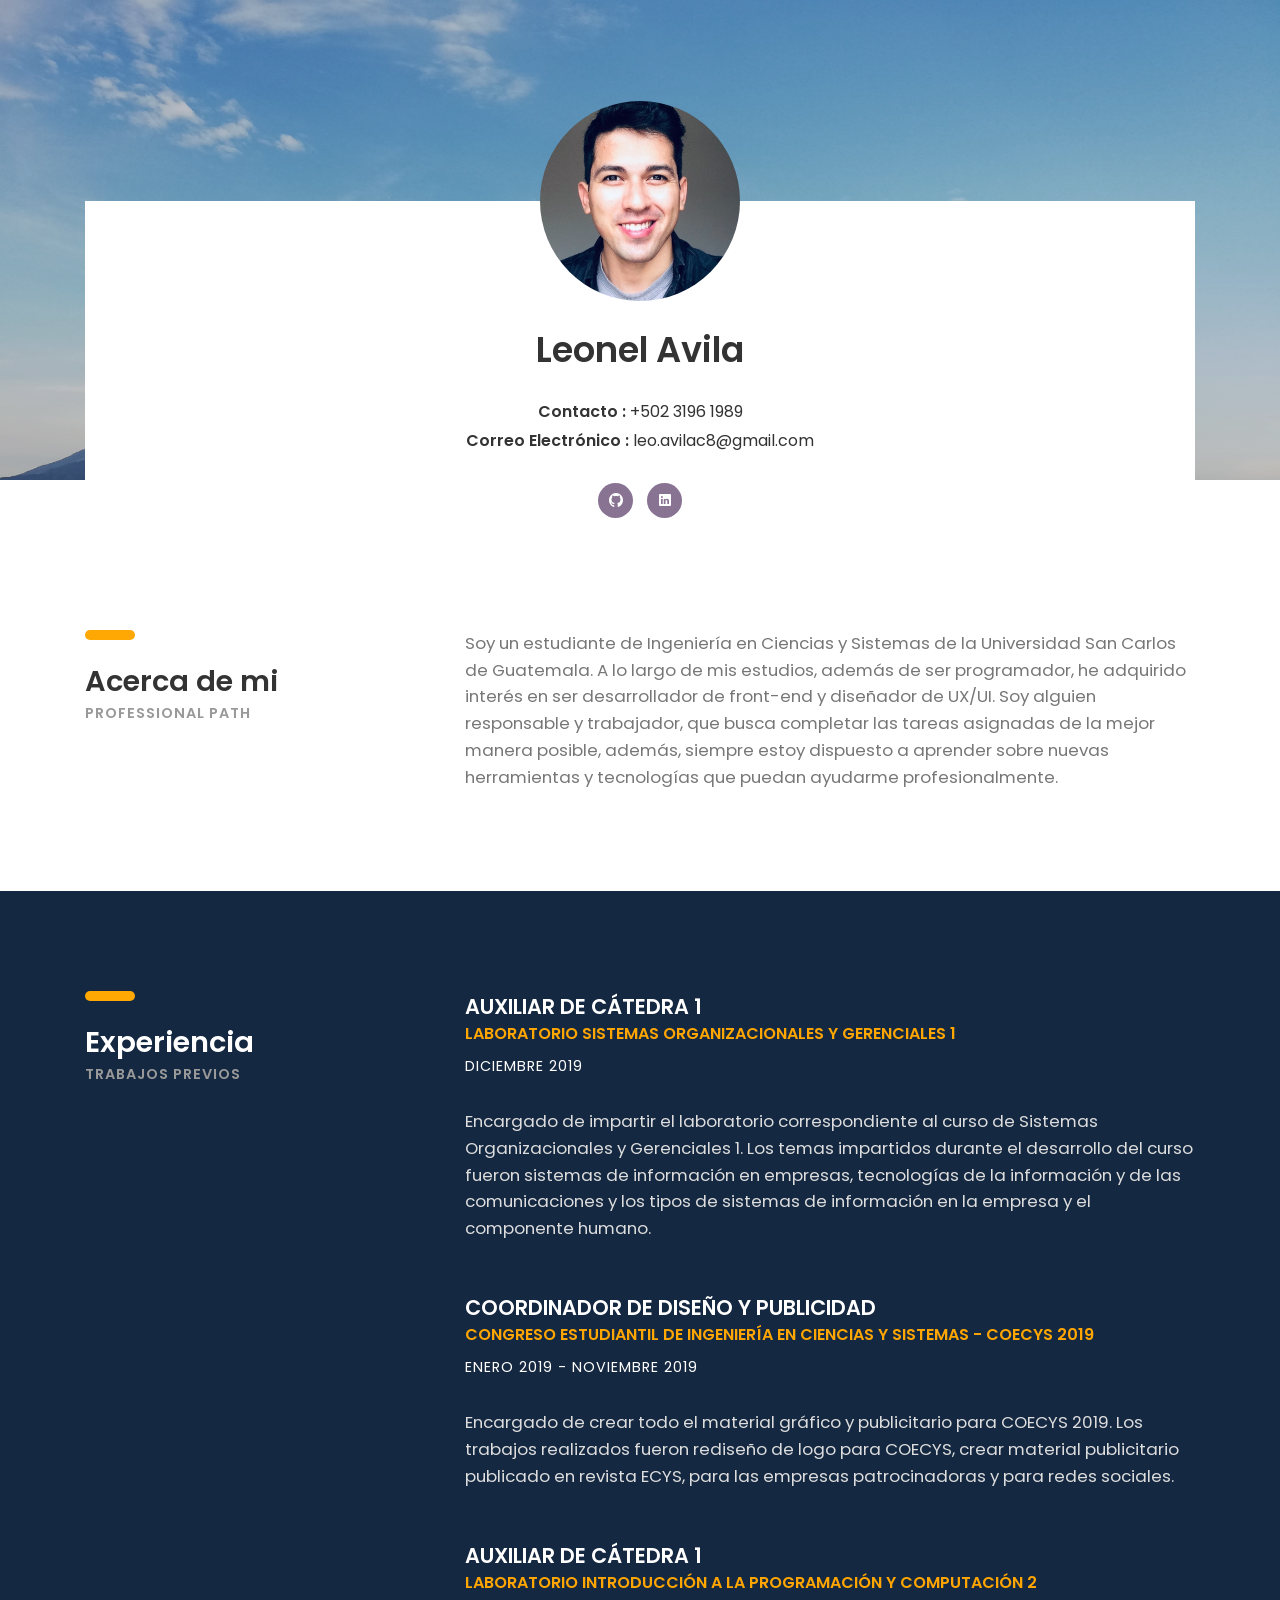
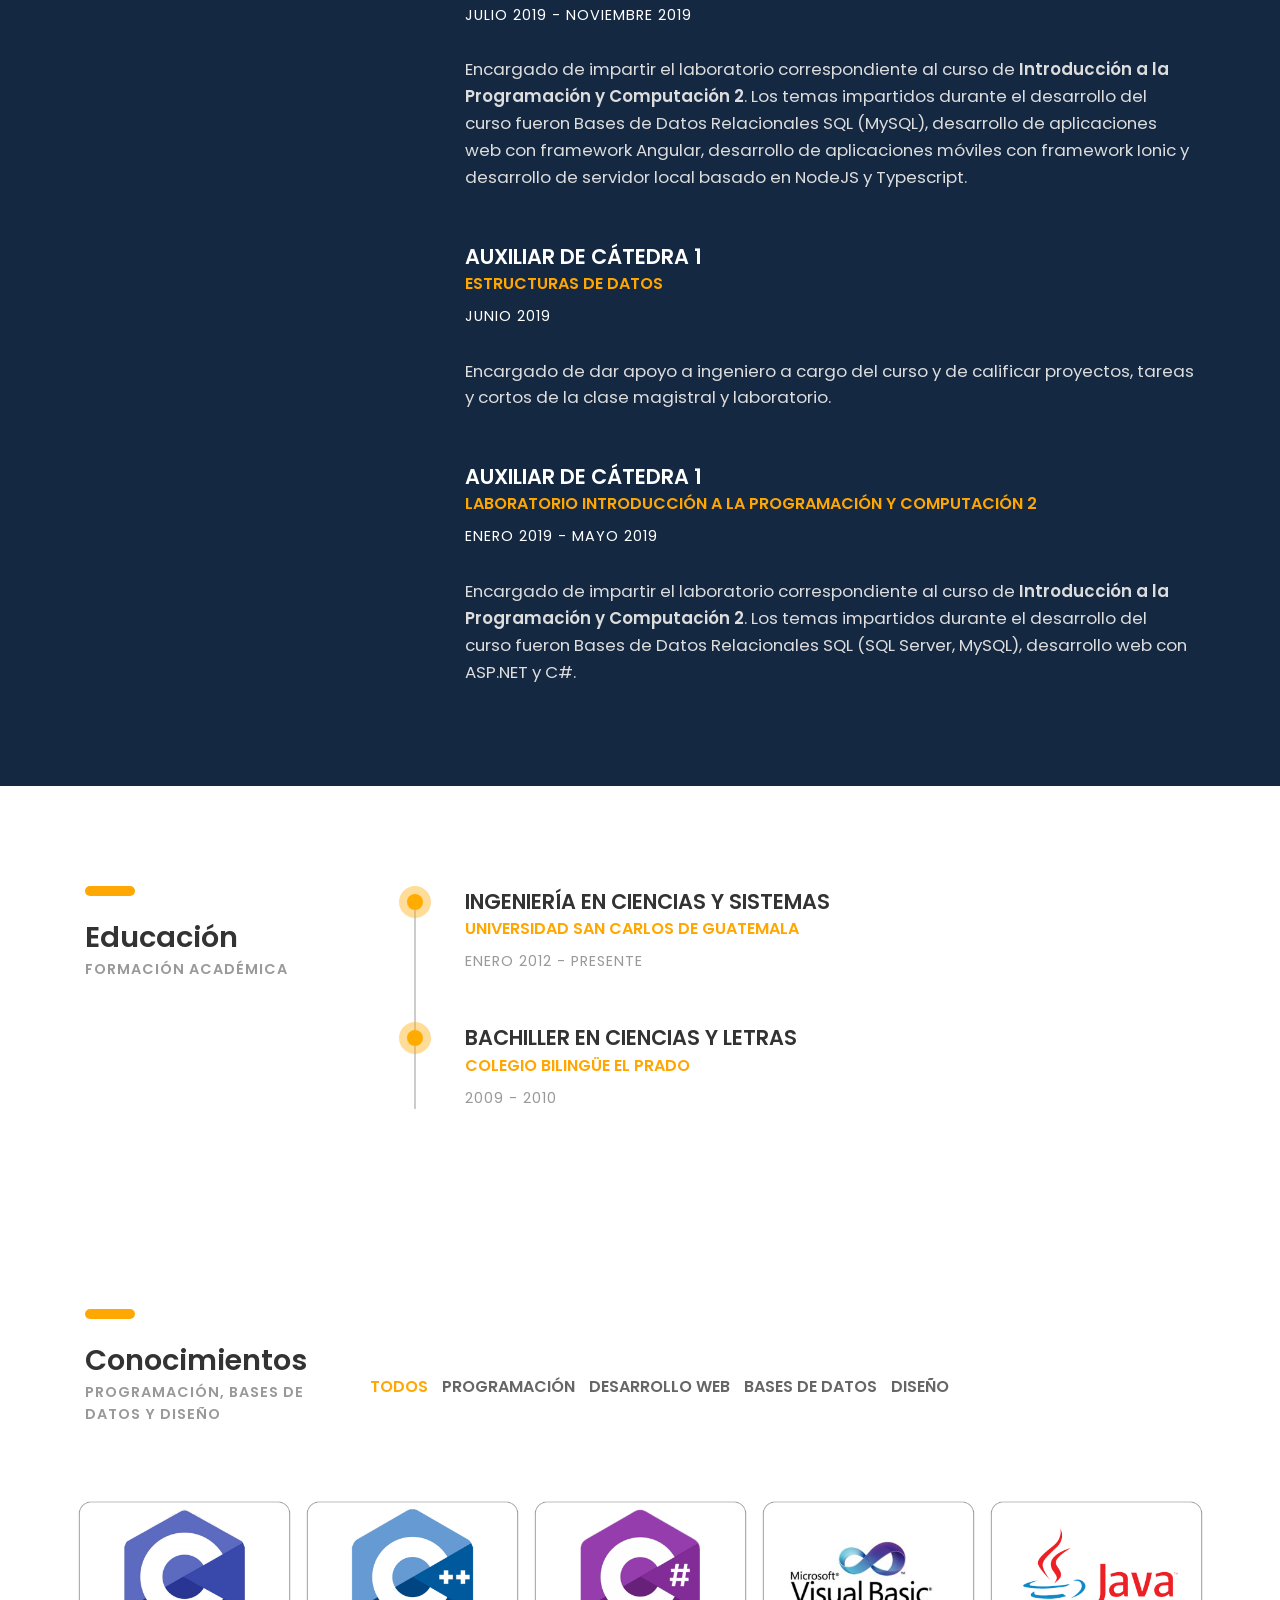
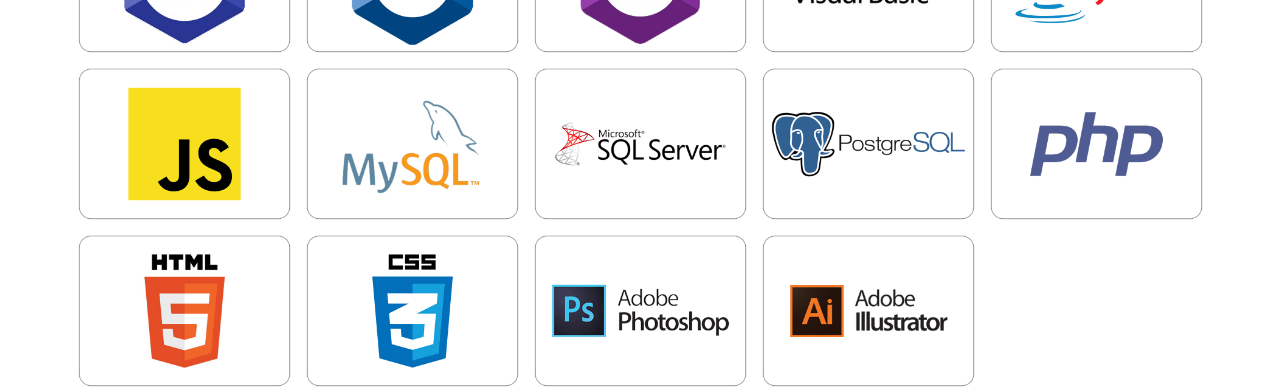
==== commit 02039b8a: "Update" ====
--- a/index.html
+++ b/index.html
@@ -57,9 +57,9 @@
 						Soy un estudiante de Ingeniería en Ciencias y Sistemas de la Universidad
 						San Carlos de Guatemala. A lo largo de mis estudios, además de ser programador,
 						he adquirido interés en ser desarrollador de front-end y diseñador de UX/UI. 
-					</p>
-					<p class="margin-b-50">
-						
+						Soy alguien responsable y trabajador, que busca completar las tareas asignadas
+						de la mejor manera posible, además, siempre estoy dispuesto a aprender sobre nuevas
+						herramientas y tecnologías que puedan ayudarme profesionalmente.
 					</p>
 				</div><!-- col-sm-8 -->
 
--- a/css/responsive.css
+++ b/css/responsive.css
@@ -70,7 +70,7 @@
 
 	.portfolio-section .p-item{ width: 50%; padding: 0 15px 0px; }
 
-	.portfolio-section .p-item{ max-width: 175px; }
+	.portfolio-section .p-item{ max-width: 190px; }
 
 	
 	/* ---------------------------------
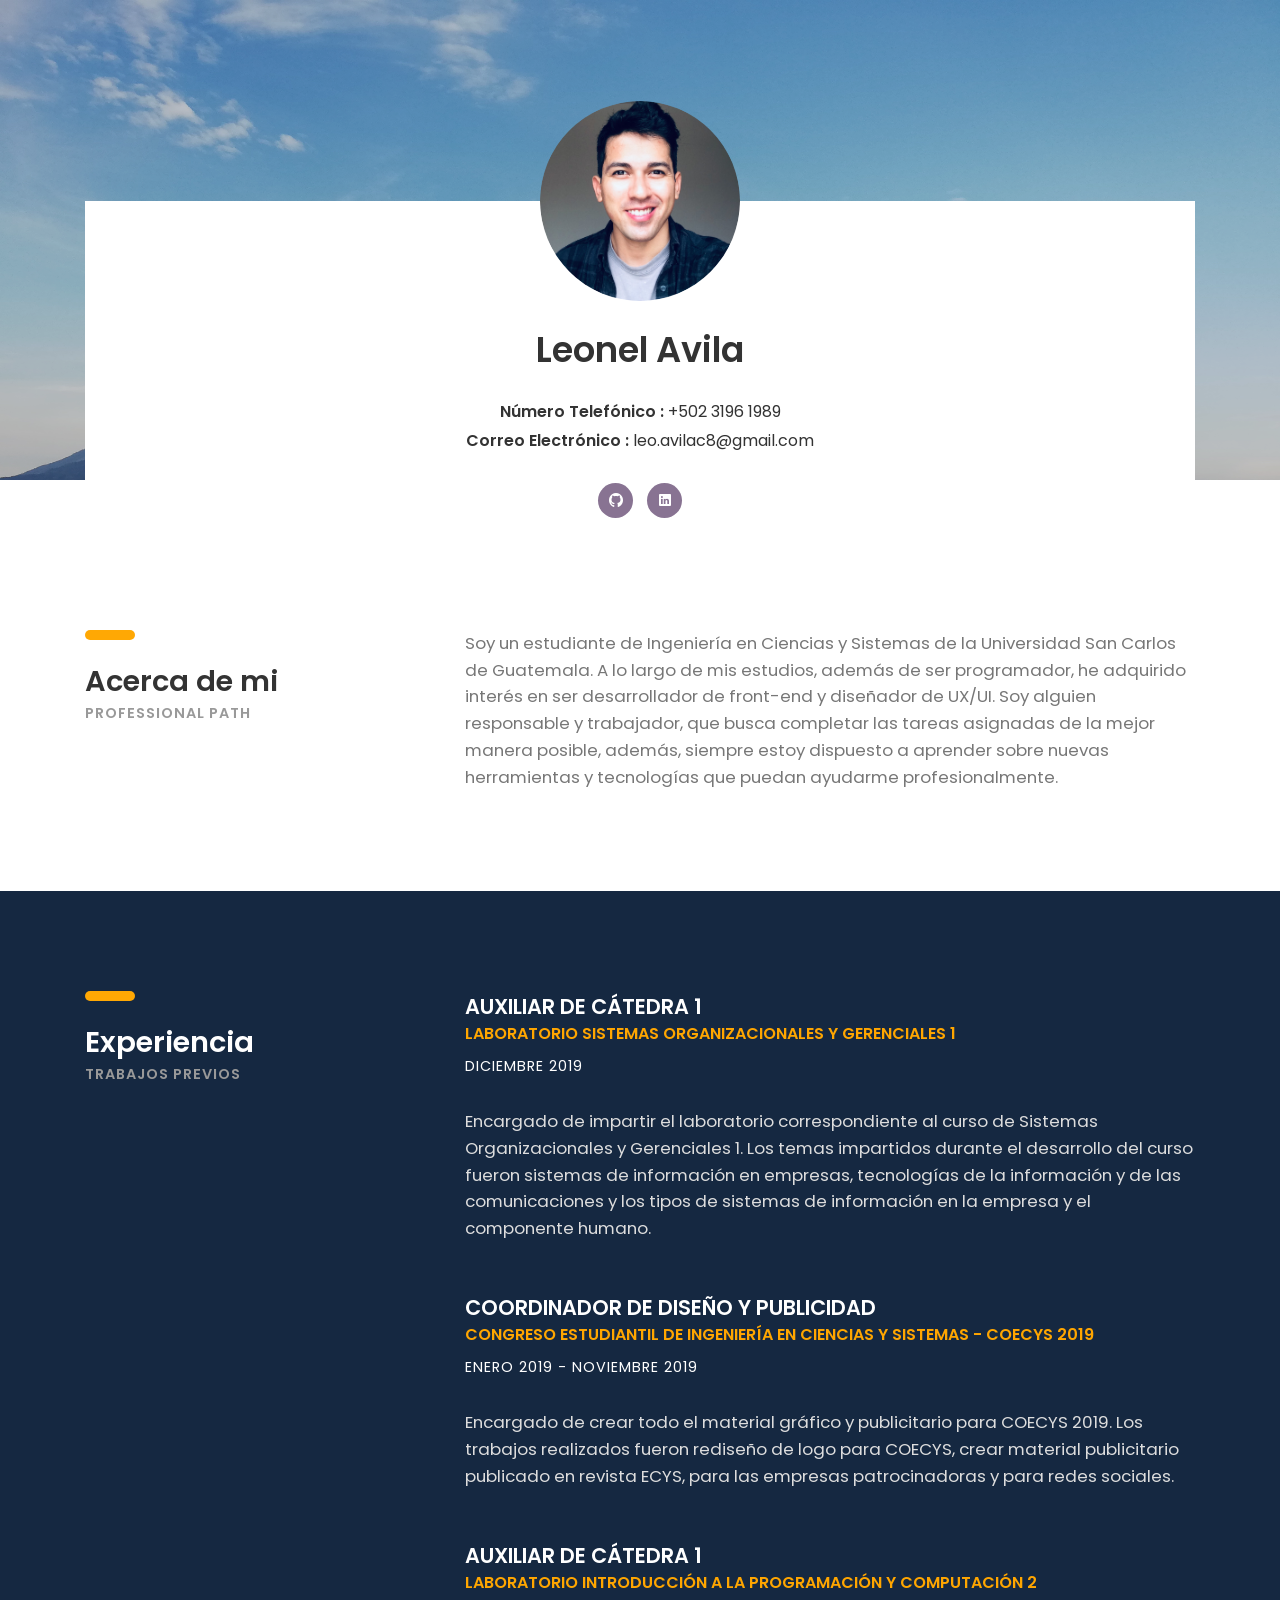
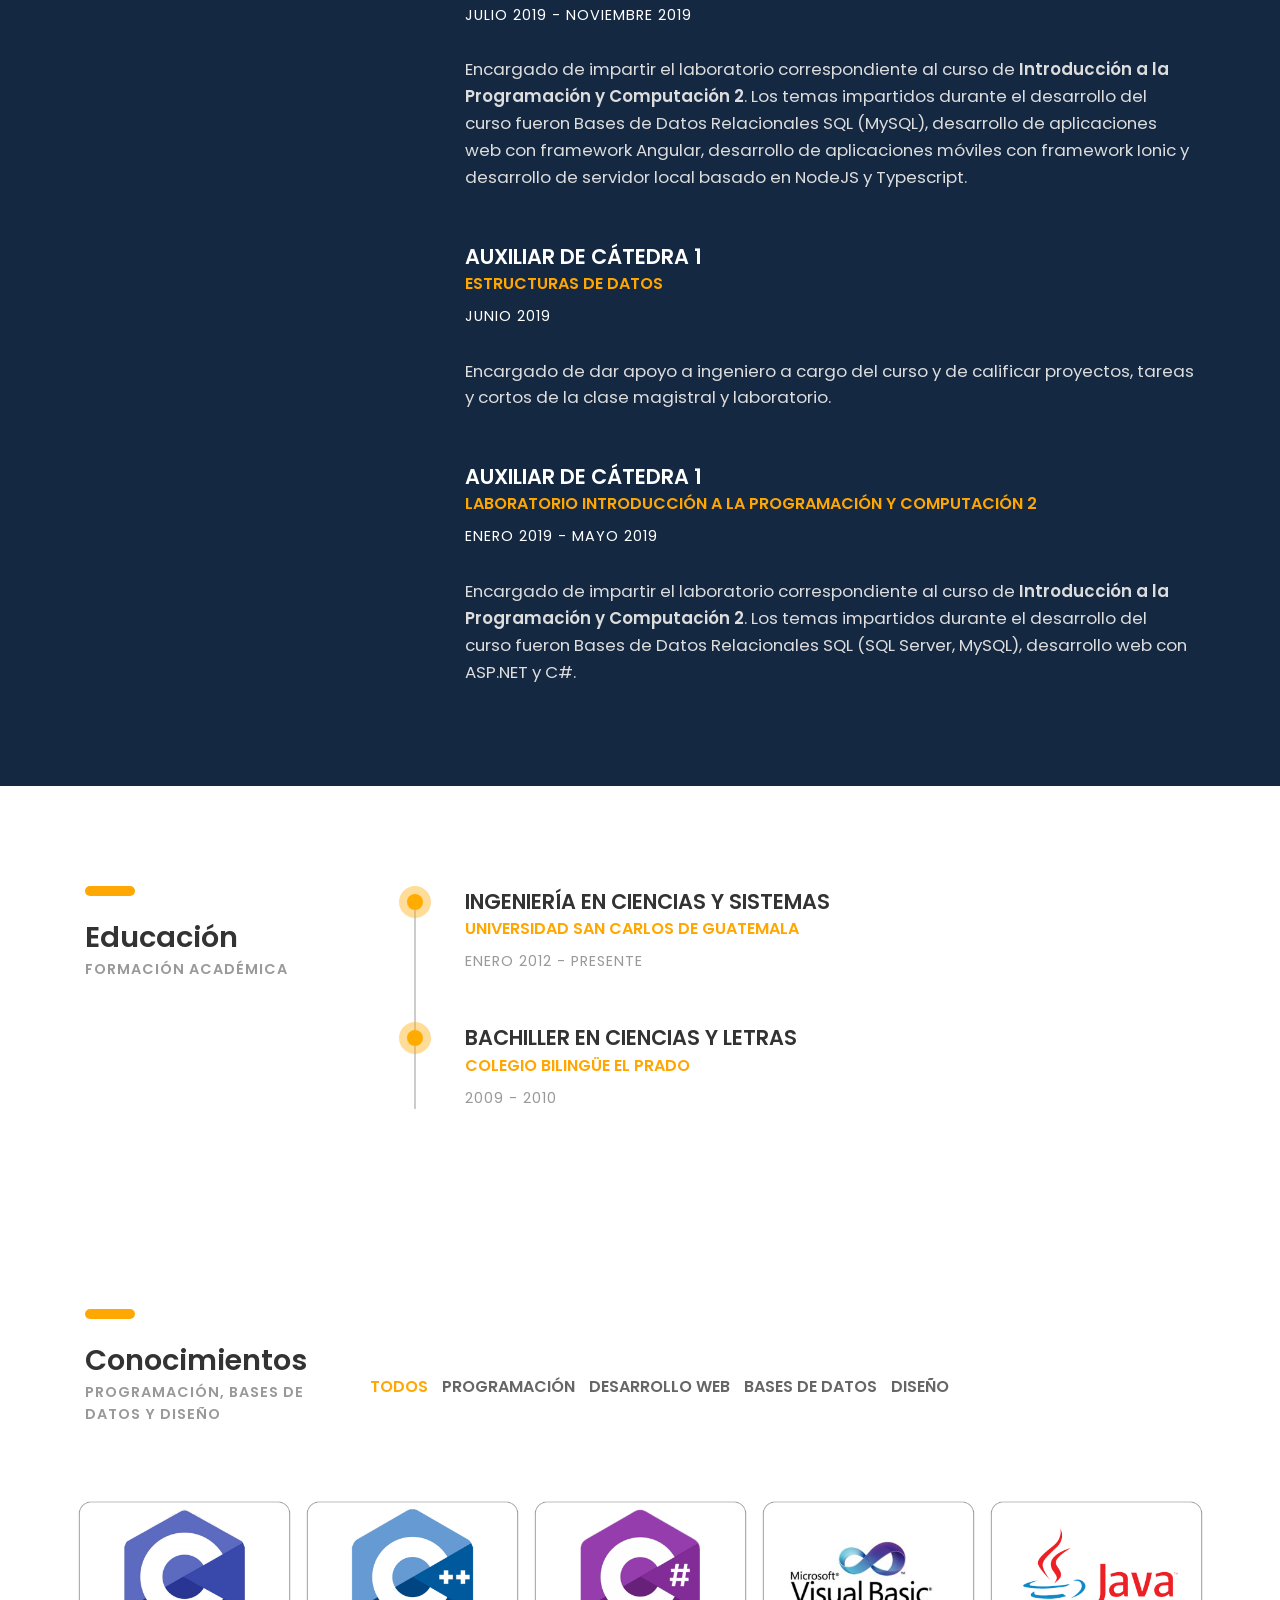
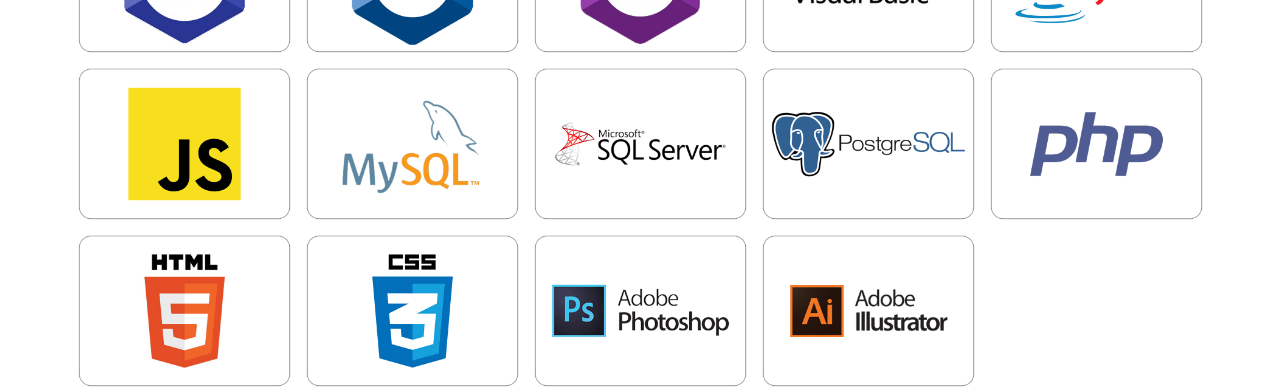
==== commit 1b253536: "Update" ====
--- a/index.html
+++ b/index.html
@@ -23,11 +23,11 @@
 				<div class="col-md-1 col-lg-2"></div>
 				<div class="col-md-10 col-lg-12">
 					<div class="intro">
-						<div class="profile-img"><img src="img/profile.jpg" alt=""></div>
+						<div class="profile-img"><img src="img/Profile.png" alt=""></div>
 						<h2><b>Leonel Avila</b></h2>
 						<ul class="information margin-tb-30">
 							<li>
-                                <b>Contacto : </b><a href="tel:+50231961989">+502 3196 1989</a>
+                                <b>Número Telefónico : </b><a href="tel:+50231961989">+502 3196 1989</a>
                             </li>
                             <li>
                                 <b>Correo Electrónico : </b><a href="mailto:leo.avilac8@gmail.com">leo.avilac8@gmail.com</a>
